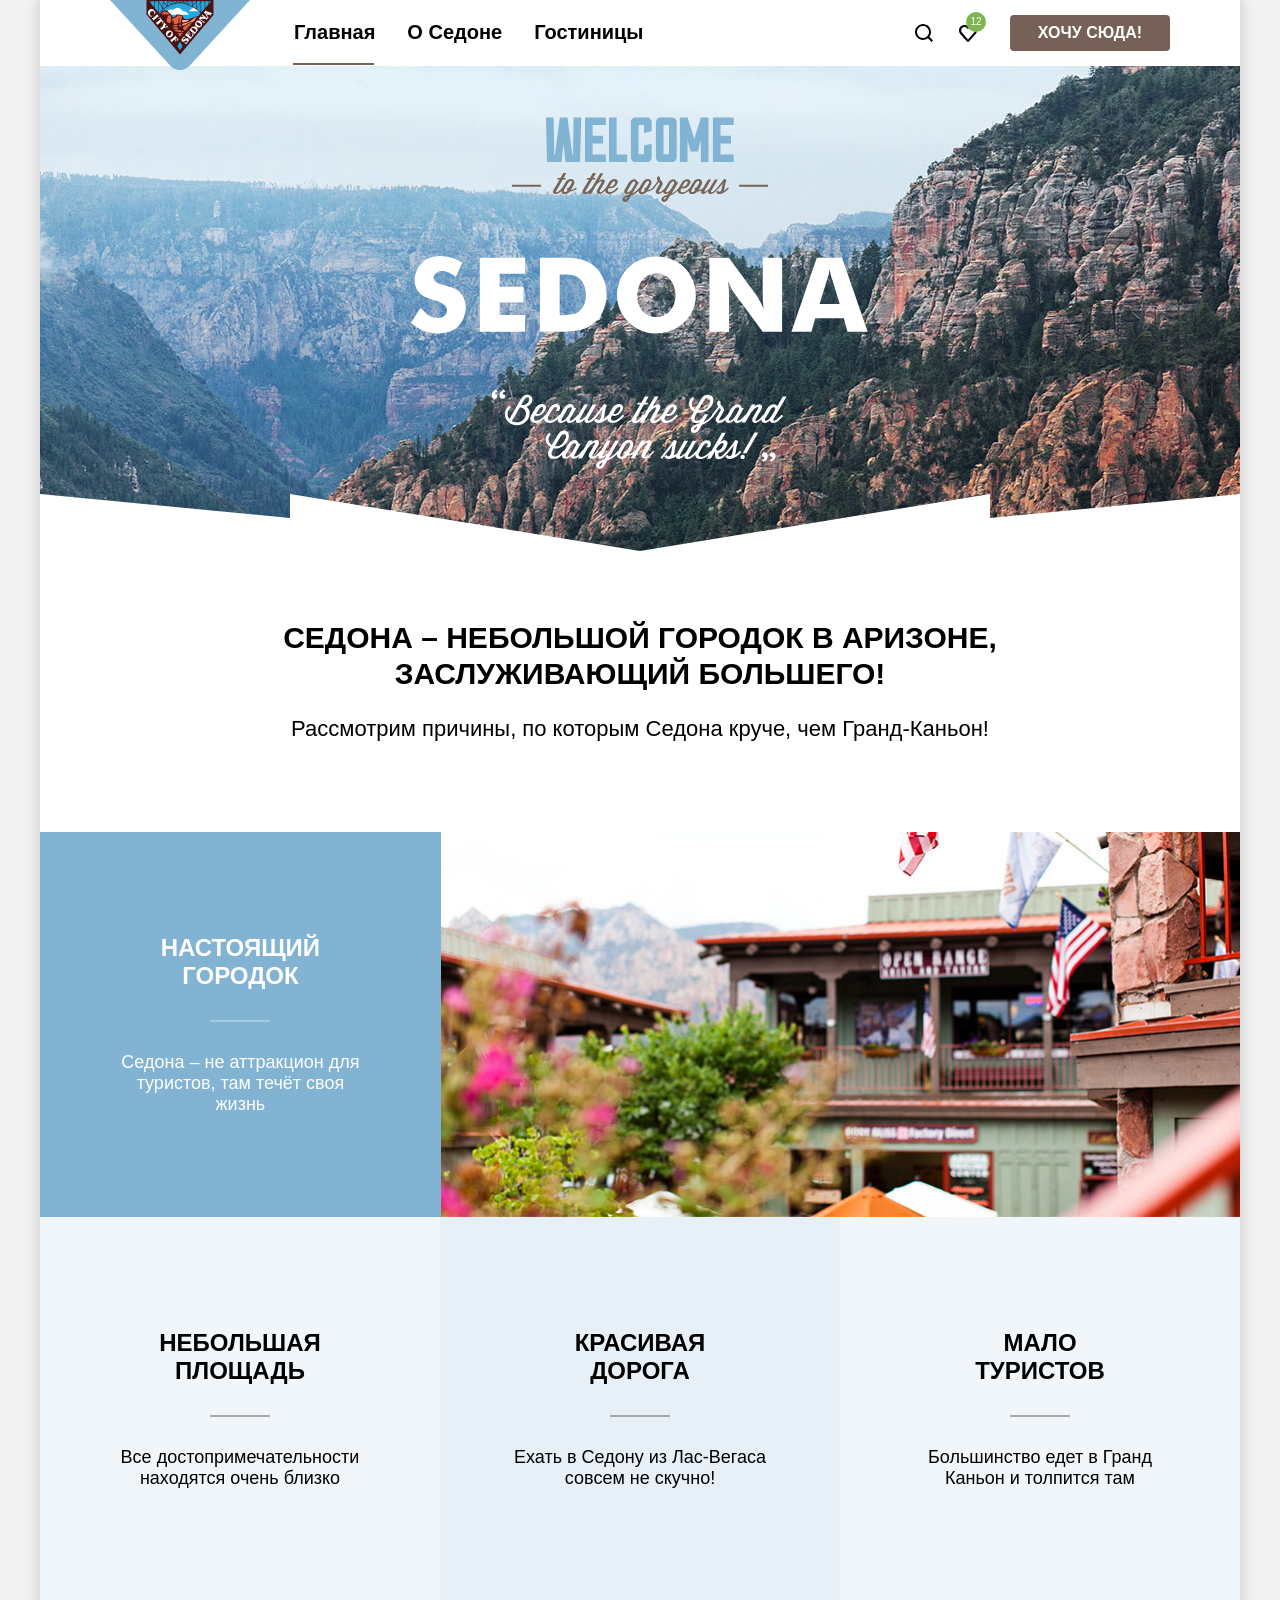
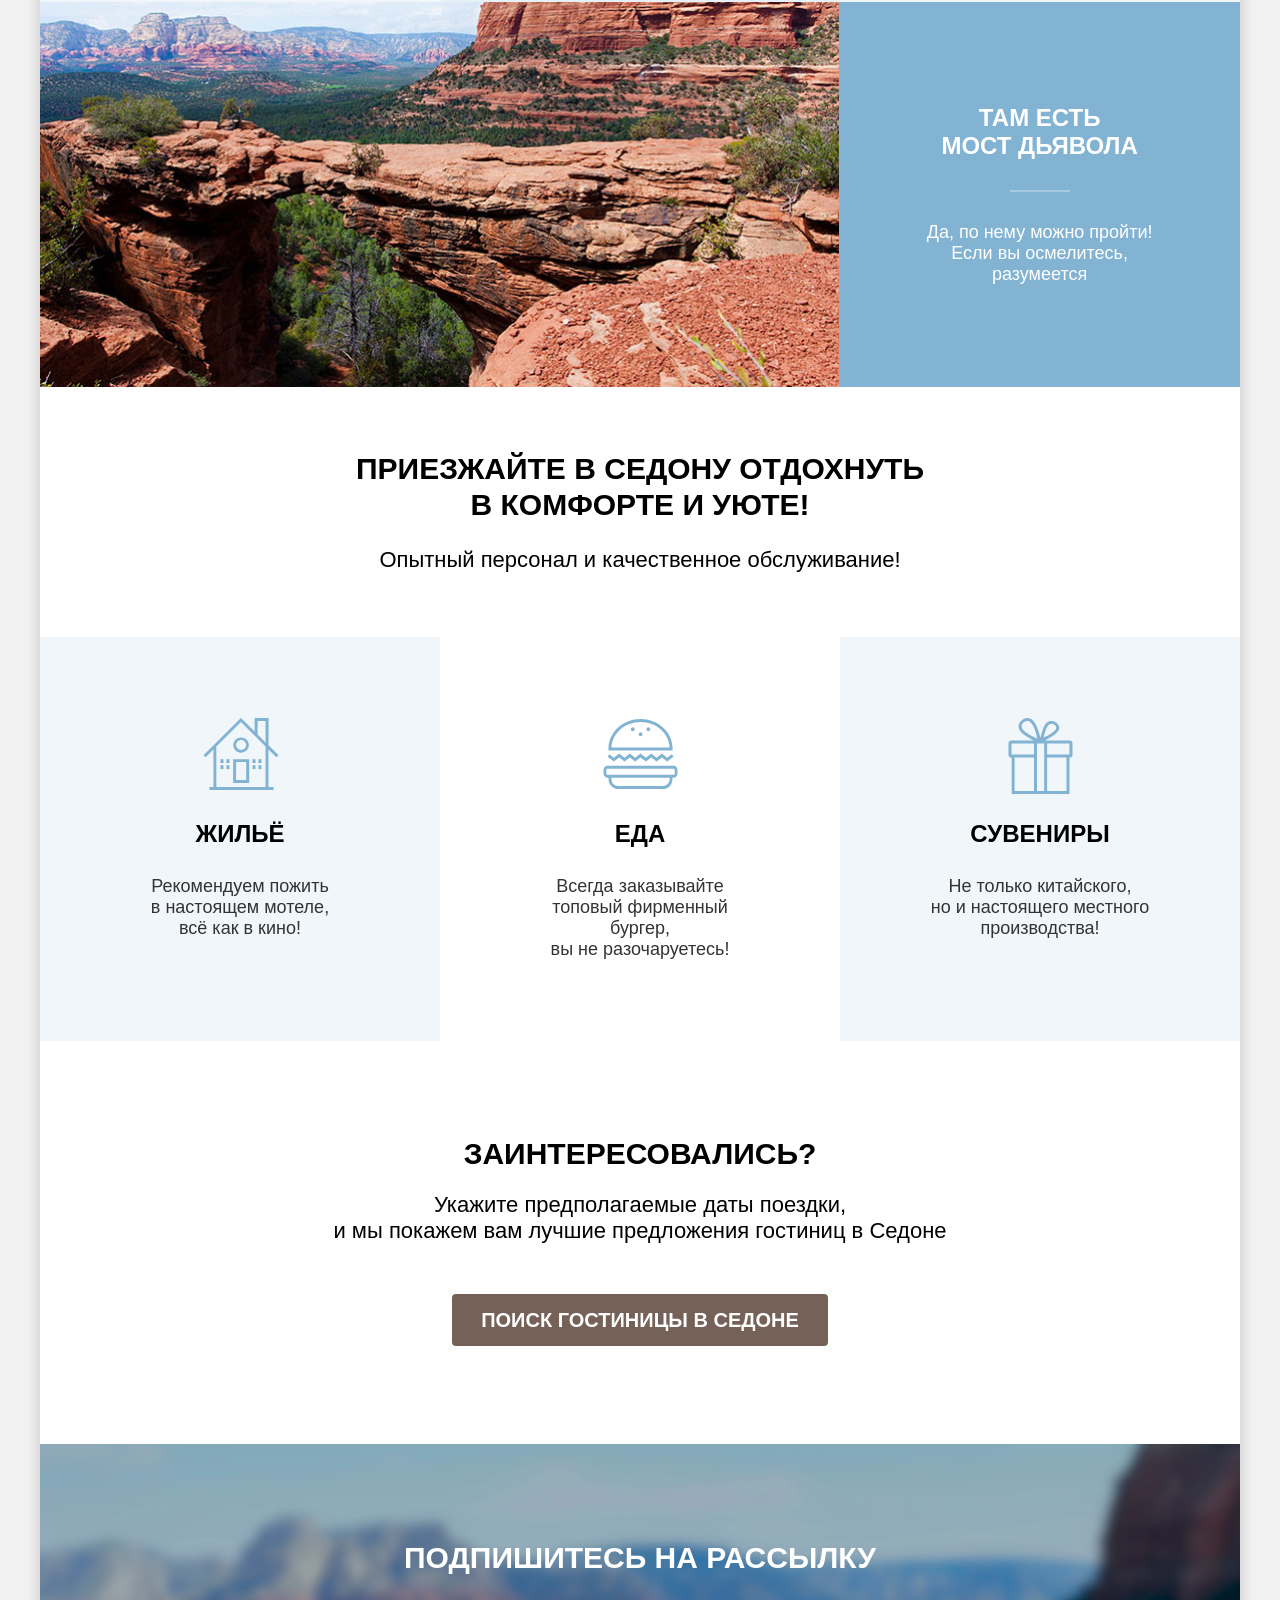
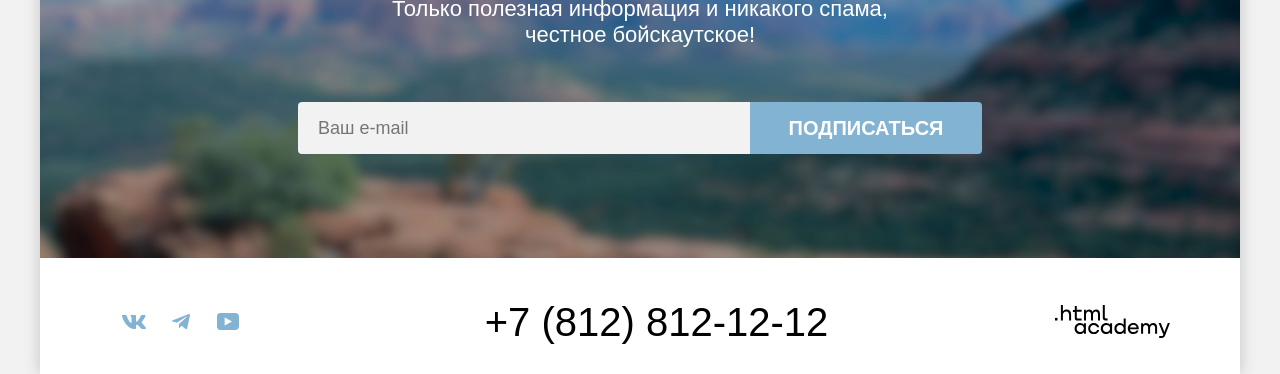
==== index.html @ 61e18243 "Merge pull request #1 from Anna-Irbis/master" ====
<!DOCTYPE html>
<html lang="ru">

  <head>
    <meta charset="utf-8">
    <title>HTML Academy: Седона</title>
    <link rel="icon" href="favicon.ico">
    <link rel="stylesheet" href="styles/styles.css">
  </head>

  <body class="page-container">
    <header class="page-header">
      <!--Блок с навигацией-->
      <nav class="navigation">
        <a class="navigation-logo" href="index.html">
          <img class="page-heder-logo" src="images/logo.svg" width="140" height="70" alt="Логотип Седоны">
        </a>
        <ul class="navigation-list">
          <li class="navigation-item">
            <a class="navigation-link navigation-link-current" href="index.html">Главная</a>
          </li>
          <li class="navigation-item">
            <a class="navigation-link" href="#">О Седоне</a>
          </li>
          <li class="navigation-item">
            <a class="navigation-link" href="catalog.html">Гостиницы</a>
          </li>
        </ul>
        <!--Блок пользователя - поиск, избранное, ссылка на бронь-->
        <ul class="navigation-user">
          <li class="navigation-user-item">
            <a class="navigation-user-link navigation-user-link-search" href="#">
              <svg width="18" height="18" viewBox="0 0 18 18" fill="none" xmlns="http://www.w3.org/2000/svg">
                <path
                  d="M18 16.5083L14.3 12.8287C15.3 11.5359 16 9.8453 16 7.9558C16 3.58011 12.4 0 8 0C3.6 0 0 3.67956 0 8.05525C0 12.4309 3.6 16.011 8 16.011C9.8 16.011 11.5 15.4144 12.9 14.3204L16.6 18L18 16.5083ZM8 14.0221C4.7 14.0221 2 11.337 2 8.05525C2 4.77348 4.7 2.0884 8 2.0884C11.3 2.0884 14 4.77348 14 8.05525C14 11.337 11.3 14.0221 8 14.0221Z"
                  fill="black" />
              </svg>

              <span class="visually-hidden">Поиск</span>
            </a>
          </li>
          <li class="navigation-user-item">
            <a class="navigation-user-link navigation-user-link-favorite" href="#">
              <svg width="18" height="17" viewBox="0 0 18 17" fill="none" xmlns="http://www.w3.org/2000/svg">
                <path
                  d="M8.9 17C8.6 17 8.3 16.9 8.1 16.6C2.7 10.5 1.4 9.1 1.1 8.7C0.4 7.8 0 6.6 0 5.4C0 2.4 2.4 0 5.5 0C6.8 0 8 0.5 9 1.3C10 0.5 11.3 0 12.5 0C15.5 0 18 2.4 18 5.4C18 6.7 17.5 7.9 16.7 8.8L9.7 16.7C9.5 16.9 9.3 17 8.9 17ZM2.9 7.5C3.2 7.9 6.4 11.5 9 14.4L15.2 7.4C15.7 6.9 15.9 6.2 15.9 5.4C15.9 3.6 14.4 2.1 12.6 2.1C11.6 2.1 10.6 2.6 9.9 3.4C9.6 3.7 9.3 3.8 9 3.8C8.7 3.8 8.4 3.6 8.2 3.4C7.5 2.6 6.5 2.1 5.5 2.1C3.7 2.1 2.2 3.6 2.2 5.4C2.1 6.3 2.5 7 2.9 7.5C2.8 7.5 2.8 7.5 2.9 7.5Z"
                  fill="black" />
              </svg>

              <span class="visually-hidden">Избранное</span>
              <span class="favorite-icon-heart">12</span>
            </a>
          </li>
          <li class="navigation-user-item">
            <a class="header-button" href="#">Хочу сюда!</a>
          </li>

        </ul>
      </nav>
    </header>

    <!-- Приветственный блок -->
    <main class="main-container main-index">

      <section class="hero">
        <h1 class="visually-hidden">Добро пожаловать в Седону, в городок в Аризоне</h1>
        <img class="hero-img" src="images/welcome.svg" width="458" height="352"
          alt="Welcome to the gorgeous Sedona because the Grand Canyon sucks!">
      </section>
      <section class="advantages">
        <!-- Преимущества и туристические плюшки-->
        <h2 class="tagline">Седона &ndash; небольшой городок в&nbsp;Аризоне, <br>заслуживающий большего!</h2>
        <p class="slogan">Рассмотрим причины, по которым Седона круче, чем Гранд-Каньон!</p>
        <ul class="advantages-list">
          <li class="advantages-item advantages-item-full">
            <div class="advantages-item-wrapper">
              <h3>Настоящий городок</h3>
              <p>Седона &ndash; не аттракцион для <br>туристов, там течёт своя <br>жизнь</p>
            </div>
            <img class="advantages-img" src="images/advantages-hotel.jpg" width="800" height="385"
              alt="Гостиничные дома с цветущими кустарниками на фоне гор">
          </li>
          <li class="advantages-item advantages-item-light-blue">
            <h3>Небольшая <br>площадь</h3>
            <p>Все достопримечательности <br>находятся очень близко</p>
          </li>
          <li class="advantages-item advantages-item-blue">
            <h3>Красивая <br>дорога</h3>
            <p>Ехать в Седону из Лас-Вегаса <br>совсем не скучно!</p>
          </li>
          <li class="advantages-item advantages-item-light-blue">
            <h3>Мало <br>туристов</h3>
            <p>Большинство едет в Гранд <br>Каньон и толпится там</p>
          </li>
          <li class="advantages-item advantages-item-full">
            <div class="advantages-item-wrapper">
              <h3>Там есть <br>мост дьявола</h3>
              <p>Да, по нему можно пройти! <br>Если вы осмелитесь, <br>разумеется</p>
            </div>
            <img class="advantages-img" src="images/advantages-bridge.jpg" width="800" height="385"
              alt="Каньон Оук-Крик на фоне долины и Мост дьявола">
          </li>
        </ul>
      </section>
      <!-- Приезжайте -->
      <section class="infrastructure">
        <h2 class="tagline">Приезжайте в Седону отдохнуть <br>в комфорте и уюте!</h2>
        <p class="invitation">Опытный персонал и качественное обслуживание!</p>
        <!-- Приглашение и инфраструктура -->
        <ul class="infrastructure-list">
          <li class="infrastructure-item infrastructure-item-hotel">
            <h3 class="infrastructure-title">Жильё</h3>
            <p class="infrastructure-desc infrastructure-desc-icon">Рекомендуем пожить в&nbsp;настоящем мотеле,<br>
              всё как в кино!
            </p>

          </li>
          <li class="infrastructure-item infrastructure-item-burger">
            <h3 class="infrastructure-title">Еда</h3>
            <p class="infrastructure-desc infrastructure-desc-icon">Всегда заказывайте <br>топовый фирменный бургер,<br>
              вы не разочаруетесь!</p>
          </li>
          <li class="infrastructure-item infrastructure-item-gift">
            <h3 class="infrastructure-title">Сувениры</h3>
            <p class="infrastructure-desc">Не только китайского, <br>но и настоящего местного <br>производства!</p>
          </li>
        </ul>
      </section>
      <!-- Поиск гостиниц и подписка -->
      <section class="search">
        <h2 class="search-title">Заинтересовались?</h2>
        <p class="search-desc">Укажите предполагаемые даты поездки, <br>и мы покажем вам лучшие предложения гостиниц в
          Седоне</p>
        <a class="search-button" href="#">Поиск гостиницы в Седоне</a>
      </section>
      <!--Рассылка-->
      <section class="subscribe">
        <h2 class="subscribe-title">Подпишитесь на рассылку</h2>
        <p class="subscribe-desc">Только полезная информация и никакого спама, <br>честное бойскаутское!</p>
        <form class="subscribe-form" action="https://echo.htmlacademy.ru/" method="get">
          <label class="subscribe-field-label" for="email">
            <span class="visually-hidden">Введите ваш e-mail</span>
            <input class="subscribe-field" id="email" type="email" placeholder="Ваш e-mail" name="email" required>
          </label>
          <button class="button-subscribe" type="submit">Подписаться</button>
        </form>
      </section>
    </main>
    <!-- Подвал -->
    <footer class="page-footer page-container">
      <section class="footer-social">
        <h2 class="visually-hidden">О Седоне - в социальных сетях</h2>
        <ul class="footer-social-list">
          <li class="footer-social-item">
            <a class="footer-social-link" href="#">
              <svg width="24" height="14" viewBox="0 0 24 14" fill="currentColor" xmlns="http://www.w3.org/2000/svg">
                <path fill-rule="evenodd" clip-rule="evenodd"
                  d="M23.45 0.948C23.616 0.402 23.45 0 22.655 0H20.03C19.362 0 19.054 0.347 18.887 0.73C18.887 0.73 17.552 3.926 15.661 6.002C15.049 6.604 14.771 6.795 14.437 6.795C14.27 6.795 14.019 6.604 14.019 6.057V0.948C14.019 0.292 13.835 0 13.279 0H9.151C8.734 0 8.483 0.304 8.483 0.593C8.483 1.214 9.429 1.358 9.526 3.106V6.904C9.526 7.737 9.373 7.888 9.039 7.888C8.149 7.888 5.984 4.677 4.699 1.003C4.45 0.288 4.198 0 3.527 0H0.9C0.15 0 0 0.347 0 0.73C0 1.412 0.89 4.8 4.145 9.281C6.315 12.341 9.37 14 12.153 14C13.822 14 14.028 13.632 14.028 12.997V10.684C14.028 9.947 14.186 9.8 14.715 9.8C15.105 9.8 15.772 9.992 17.33 11.467C19.11 13.216 19.403 14 20.405 14H23.03C23.78 14 24.156 13.632 23.94 12.904C23.702 12.18 22.852 11.129 21.725 9.882C21.113 9.172 20.195 8.407 19.916 8.024C19.527 7.533 19.638 7.314 19.916 6.877C19.916 6.877 23.116 2.451 23.449 0.948H23.45Z"
                  fill="#83B3D3" />
              </svg>
              <span class="visually-hidden">ВКонтакте</span>
            </a>
          </li>
          <li class="footer-social-item">
            <a class="footer-social-link" href="https://t.me/htmlacademy">
              <svg width="18" height="16" viewBox="0 0 18 16" fill="currentColor" xmlns="http://www.w3.org/2000/svg">
                <path
                  d="M16.785 0.0992597L0.840489 6.24776C-0.247661 6.68481 -0.241365 7.29184 0.640845 7.56253L4.73445 8.83953L14.2058 2.8637C14.6537 2.59121 15.0629 2.7378 14.7265 3.03636L7.05283 9.96185H7.05103L7.05283 9.96275L6.77045 14.1823C7.18413 14.1823 7.36669 13.9925 7.59871 13.7686L9.58705 11.8351L13.7229 14.89C14.4855 15.31 15.0332 15.0941 15.2229 14.1841L17.9379 1.38885C18.2158 0.274623 17.5126 -0.229883 16.785 0.0992597Z"
                  fill="#83B3D3" />
              </svg>
              <span class="visually-hidden">Telegram</span>
            </a>
          </li>
          <li class="footer-social-item">
            <a class="footer-social-link" href="#">
              <svg width="22" height="17" viewBox="0 0 22 17" fill="currentColor" xmlns="http://www.w3.org/2000/svg">
                <path
                  d="M18.607 0H3.17413C1.31343 0 0 1.59375 0 3.4V13.4937C0 15.4062 1.31343 17 3.17413 17H18.8259C20.4677 17 22 15.4062 22 13.6V3.4C21.7811 1.59375 20.4677 0 18.607 0ZM7.66169 12.5375V4.4625L14.995 8.5L7.66169 12.5375Z"
                  fill="#83B3D3" />
              </svg>
              <span class="visually-hidden">YouTube</span>
            </a>
          </li>
        </ul>
      </section>
      <section class="footer-contacts">
        <h2 class="visually-hidden">Контакты</h2>
        <a class="footer-phone" href="tel:+78128121212">+7 (812) 812-12-12</a>
      </section>
      <a class="copyright" href="https://htmlacademy.ru/intensive/htmlcss">
        <span class="visually-hidden">Сделано в HTML Academy</span>
        <svg width="115" height="33" viewBox="0 0 115 33" fill="currentColor" xmlns="http://www.w3.org/2000/svg">
          <path d="M0 12.9V15.5H2.5V12.9H0Z" fill="black" />
          <path
            d="M11.6 4.5C10 4.5 8.8 5.2 8 6.2H7.9V0H5.9V15.5H7.9V10.2C7.9 8.1 9.2 6.6 11.2 6.6C13 6.6 14.1 8 14.1 9.8V15.5H16.1V9.4C16.2 6.4 14.3 4.5 11.6 4.5Z"
            fill="black" />
          <path
            d="M26.6 4.8H21.8V1.1H19.8V4.9H17.9V6.9H19.8V12.9C19.8 14.6 20.8 15.6 22.5 15.6H26.6V13.6H22.9C22.2 13.6 21.8 13.2 21.8 12.5V6.8H26.6V4.8Z"
            fill="black" />
          <path
            d="M41.1 4.6C39.5 4.6 38.2 5.4 37.6 6.7H37.5C36.9 5.5 35.7 4.6 34.1 4.6C32.7 4.6 31.6 5.4 31 6.4H30.9V4.8H29V15.4H31V10C31 8 32 6.5 33.6 6.5C35.1 6.5 36 7.5 36 9.1V15.4H38V9.8C38 7.4 39.4 6.5 40.6 6.5C42.1 6.5 43 7.5 43 9.1V15.4H45V8.9C45.1 6.4 43.6 4.6 41.1 4.6Z"
            fill="black" />
          <path d="M47.8 12.7C47.8 14.4 48.8 15.4 50.6 15.4H52.6V13.4H50.9C50.2 13.4 49.8 13 49.8 12.3V0H47.8V12.7Z"
            fill="black" />
          <path
            d="M28.9 19.7C28 18.6 26.7 17.9 25 17.9C21.9 17.9 19.6 20.2 19.6 23.5C19.6 26.8 21.9 29.1 25 29.1C26.8 29.1 28 28.3 28.8 27.2H28.9V28.8H30.9V18.2H28.9V19.7ZM25.3 27.1C23.1 27.1 21.7 25.5 21.7 23.5C21.7 21.5 23.1 19.9 25.3 19.9C27.5 19.9 28.9 21.5 28.9 23.5C28.9 25.4 27.5 27.1 25.3 27.1Z"
            fill="black" />
          <path
            d="M44.2 22C43.7 19.6 41.6 17.9 38.8 17.9C35.4 17.9 33.2 20.4 33.2 23.5C33.2 26.6 35.4 29.1 38.8 29.1C41.6 29.1 43.7 27.3 44.2 24.9H42.1C41.7 26.2 40.4 27.2 38.8 27.2C36.6 27.2 35.2 25.6 35.2 23.6C35.2 21.6 36.6 20 38.8 20C40.4 20 41.6 21 42.1 22.2H44.2V22Z"
            fill="black" />
          <path
            d="M55.1 19.7C54.2 18.6 52.9 17.9 51.2 17.9C48.1 17.9 45.8 20.2 45.8 23.5C45.8 26.8 48.1 29.1 51.2 29.1C53 29.1 54.2 28.3 55 27.2H55.1V28.8H57.1V18.2H55.1V19.7ZM51.5 27.1C49.3 27.1 47.9 25.5 47.9 23.5C47.9 21.5 49.3 19.9 51.5 19.9C53.7 19.9 55.1 21.5 55.1 23.5C55.1 25.4 53.6 27.1 51.5 27.1Z"
            fill="black" />
          <path
            d="M68.7 19.8C67.8 18.7 66.5 17.9 64.8 17.9C61.7 17.9 59.4 20.2 59.4 23.5C59.4 26.8 61.6 29.1 64.8 29.1C66.5 29.1 67.8 28.3 68.6 27.3H68.7V28.8H70.7V13.4H68.7V19.8ZM65.1 27.1C62.9 27.1 61.5 25.5 61.5 23.5C61.5 21.5 62.9 19.9 65.1 19.9C67.3 19.9 68.7 21.5 68.7 23.5C68.6 25.5 67.2 27.1 65.1 27.1Z"
            fill="black" />
          <path
            d="M78.3 17.9C75 17.9 72.8 20.4 72.8 23.5C72.8 26.5 74.9 29.1 78.3 29.1C80.8 29.1 82.8 27.8 83.5 25.5H81.4C80.9 26.5 79.8 27.1 78.4 27.1C76.5 27.1 75.1 25.8 75 24.2H83.8C84 20.6 81.8 17.9 78.3 17.9ZM78.3 19.8C80 19.8 81.3 20.8 81.6 22.4H75.1C75.4 20.9 76.6 19.8 78.3 19.8Z"
            fill="black" />
          <path
            d="M98.2 17.9C96.6 17.9 95.3 18.7 94.6 19.9H94.5C93.9 18.7 92.7 17.9 91.1 17.9C89.7 17.9 88.6 18.6 88 19.7V18.2H86.1V28.8H88.1V23.4C88.1 21.4 89.1 20 90.7 19.9C92.2 19.9 93.1 20.9 93.1 22.5V28.8H95.1V23.2C95.1 20.8 96.5 19.9 97.7 19.9C99.2 19.9 100.1 20.9 100.1 22.5V28.8H102.1V22.3C102.2 19.7 100.7 17.9 98.2 17.9Z"
            fill="black" />
          <path
            d="M109.4 27L105.8 18.1H103.6L108.4 29.7C108.1 30.6 107.7 30.9 106.7 30.9H104.2V32.9H106.7C108.5 32.9 109.5 32.1 110.2 30.3L114.9 18.1H112.8L109.4 27Z"
            fill="black" />
        </svg>

      </a>
    </footer>

    <div class="modal-container modal-container-close">
      <div class="modal modal-search">
        <button class="modal-close-button" type="button">
          <span class="visually-hidden">Закрыть.</span>
        </button>
        <section class="modal-content">
          <h2 class="modal-title">Поиск гостиницы в седоне</h2>
          <form class="modal-form" action="https://echo.htmlacademy.ru/" method="post">
            <div class="field-group">
              <label class="modal-form-label" for="arrival-date"><b>Дата заезда:</b></label>
              <input class="modal-form-field" id="arrival-date" type="text" name="arrival-date" value="27 апреля 2020"
                placeholder="Укажите дату" required>
              <span class="modal-text modal-text-error">Мы не можем отправить вас в прошлое.</span>
            </div>
            <div class="field-group">
              <label class="modal-form-label" for="departure-date"><b>Дата выезда:</b></label>
              <input class="modal-form-field" id="departure-date" type="text" name="departure-date"
                value="1 сентября 2023" placeholder="Укажите дату" required>
              <span class="modal-text">На эти даты есть свободные номера. Пока есть.</span>
            </div>
            <div class="modal-form-quantity">
              <label class="modal-form-label" for="adults"><b>Взрослые:</b></label>
              <div class="modal-form-field-wrapper">
                <button class="modal-form-field-button modal-form-field-minus" type="button">
                  <svg class="modal-form-field-icon" aria-hidden="true" focusable="false" fill="currentColor" role="img"
                    aria-label="Знак минус." xmlns="http://www.w3.org/2000/svg" width="21" height="20"
                    viewBox="0 0 21 20">
                    <path d="M3.393 9v2h14V9h-14Z" />
                  </svg>
                </button>
                <input class="modal-form-field-count" id="adults" type="number" name="adults" min="1" value="2">
                <button class="modal-form-field-button modal-form-field-plus" type="button">
                  <svg class="modal-form-field-icon" aria-hidden="true" focusable="false" fill="currentColor" role="img"
                    aria-label="Знак плюс." xmlns="http://www.w3.org/2000/svg" width="20" height="20"
                    viewBox="0 0 20 20">
                    <path d="M17 9h-6V3H9v6H3v2h6v6h2v-6h6V9Z" />
                  </svg>
                </button>
              </div>
            </div>
            <div class="modal-form-quantity">
              <div class="modal-form-wrapper-kids">
                <label class="modal-form-label" for="kids"><b>Дети:</b></label>
                <span class="visually-hidden">Укажите количество детей от 6 до 18 лет.</span>
                <div class="tooltip-wrapper">
                  <button class="tooltip" type="button" aria-labelledby="tooltip-label-date">
                    <svg class="tooltip-icon" xmlns="http://www.w3.org/2000/svg" width="20" height="20"
                      fill="currentColor" role="img" aria-label="Знак подсказки." viewBox="0 0 20 20">
                      <path fill-rule="evenodd" d="M9 4h2v2H9V4Zm2 12H9V7h2v9Z" clip-rule="evenodd" />
                    </svg>
                  </button>
                  <p class="tooltip-text" role="tooltip" id="tooltip-label-date">Укажите количество детей, которые будут
                    с вами, возраст которых от 6 до 18 лет. Дети до 6 лет размещаются бесплатно.</p>
                </div>
              </div>
              <div class="modal-form-field-wrapper">
                <button class="modal-form-field-button modal-form-field-minus" type="button">
                  <svg class="modal-form-field-icon" aria-hidden="true" focusable="false" fill="currentColor"
                    xmlns="http://www.w3.org/2000/svg" role="img" aria-label="Знак минус." width="21" height="20"
                    viewBox="0 0 21 20">
                    <path d="M3.393 9v2h14V9h-14Z" />
                  </svg>
                </button>
                <input class="modal-form-field-count" id="kids" type="number" name="kids" min="0" value="2">
                <button class="modal-form-field-button modal-form-field-plus" type="button">
                  <svg class="modal-form-field-icon" aria-hidden="true" focusable="false" fill="currentColor"
                    xmlns="http://www.w3.org/2000/svg" role="img" aria-label="Знак плюс." width="20" height="20"
                    viewBox="0 0 20 20">
                    <path d="M17 9h-6V3H9v6H3v2h6v6h2v-6h6V9Z" />
                  </svg>
                </button>
              </div>
            </div>
            <button class="modal-form-search" type="submit">Найти</button>
          </form>
        </section>
      </div>
    </div>
    <script src="js/scripts.js"></script>
  </body>

</html>
---- styles/styles.css ----
@font-face {
  font-family: "PT Sans";
  font-style: normal;
  font-weight: 400;
  src: url("../fonts/ptsans-400.woff2") format("woff2");
  font-display: swap;
}

@font-face {
  font-family: "PT Sans";
  font-style: normal;
  font-weight: 700;
  src: url("../fonts/ptsans-700.woff2") format("woff2");
  font-display: swap;
}

*,
*::before,
*::after {
  box-sizing: border-box;
}

html {
  height: 100%;
  background-color: #f2f2f2;
}

body {
  margin: 0;
  display: flex;
  flex-direction: column;
  min-height: 100%;
  font-family: "PT Sans", sans-serif;
  font-size: 18px;
  line-height: 21px;
  color: #000000;
  background-color: #ffffff;
  width: 1200px;
}

.main-container {
  flex-grow: 1;
}

.page-container {
  width: 1200px;
  margin: 0 auto;
  box-shadow: 0 0 15px 0 rgba(0, 0, 0, .2);
}

/* Блок с навигацией */

.page-header {
  color: #000000;
  background-color: #ffffff;
  flex-grow: 1;
}

.navigation {
  display: flex;
  width: 1200px;
  margin: 0 auto;
  padding: 0 70px;
  align-items: flex-start;
  justify-content: space-between;
}

.navigation-logo {
  margin-bottom: -10px;
  position: relative;
}

.navigation-list {
  display: flex;
  flex-wrap: wrap;
  margin: 0;
  max-width: 600px;
  list-style-type: none;
  padding: 0;
  padding-left: 28px;
}

.navigation-link,
.navigation-link-current {
    color: #756157;
}

.navigation-link:hover,
.navigation-link-current:hover {
    color: #756157;
}

.navigation-link:focus,
.navigation-link-current:focus {
    color:  #000;
}

.navigation-link:active,
.navigation-link-current:active {
    color:  #d6d0cd;
}

.navigation-link-current:before {
  position: absolute;
  content: "";
  bottom: -1px;
  left: 15px;
  z-index: 1;
  width: calc(100% - 32px);
  border-bottom: 2px solid #756257;
}

.navigation-item {
  display: flex;
  position: relative;
  align-items: center;
  justify-content: center;
  flex-wrap: wrap;
}

.navigation-user-item {
  display: flex;
  align-items: center;
  flex-wrap: wrap;
  margin-left: auto;
  justify-content: center;
}

.navigation-user-link {
  text-decoration: none;
  text-transform: none;
  color: #000000;
  padding: 24px 13px 19px;
  display: block;
}

.navigation-user-link-search:hover {
  color: #756157;
  opacity: 0.6;
}

.navigation-user-link-search:focus {
  color: #000;
}

.navigation-user-link-search:active {
  color: #d6d0cd;
  opacity: 0.3;
}

.navigation-user-link-favorite:hover {
  color: #756157;
  opacity: 0.6;
}

.navigation-user-link-favorite:focus {
  color: #000;
}

.navigation-user-link-favorite:active {
  color: #d6d0cd;
  opacity: 0.3;
}

.favorite-icon-heart {
  position: absolute;
  height: 20px;
  display: block;
  border-radius: 10px 10px 10px 10px;
  color: #ffffff;
  background-color: #7db54f;
  line-height: 2;
  text-align: center;
  font-size: 10px;
  top: 11px;
  left: 20px;
  width: 20px;
}

.navigation-user-link-favorite {
  position: relative;
}

.visually-hidden {
  position: absolute;
  width: 1px;
  height: 1px;
  margin: -1px;
  border: 0;
  padding: 0;
  white-space: nowrap;
  clip-path: inset(100%);
  clip: rect(0 0 0 0);
  overflow: hidden;
}

/* Ссылки */

.navigation-link {
  text-decoration: none;
  text-transform: none;
  color: #000000;
  font-size: 20px;
  font-style: normal;
  font-family: "PT Sans", sans-serif;
  font-weight: 700;
  line-height: 24px;
  letter-spacing: 0;
  padding: 20px 16px;
}

.footer-social-link {
  text-decoration: none;
  display: inline-flex;
  width: 47px;
  height: 40px;
  text-align: center;
  color:#723f5e;
  background-color: transparent;
  justify-content: center;
  align-items: center;
}

.footer-social-link:hover {
  color: #83B3D3;
}

.footer-social-link:focus {
  color: #68a2ca;
}

.footer-social-link:active  {
  color: #82b3d3;
  opacity: 0.3
}

.header-button {
  color: #fff;
  background-color: #756157;
  font-size: 16px;
  font-style: normal;
  font-family: "PT Sans", sans-serif;
  font-weight: 700;
  line-height: 20px;
  text-transform: uppercase;
  width: 160px;
  margin-left: 20px;
  text-decoration: none;
  display: inline-flex;
  padding: 8px;
  justify-content: center;
  align-items: center;
  border-radius: 4px;
  user-select: none;
  transition: all 0.5s ease;
}

.header-button:hover {
  background-color: #615048;
}

.header-button:focus {
  background-color: #615048;
}

.header-button:active {
  color: #756157;
  opacity: 0.3
}

.header-button:disabled {
  background-color: #E5E5E5;
}

.navigation-user {
  display: flex;
  flex-wrap: wrap;
  padding: 0;
  margin: 0;
  margin-left: auto;
}

/* Приветственный блок */

.hero {
  color: #fff;
  background-color: #82b3d3;
  background-image: url("../images/divider.svg"), url("../images/substrate-hero.jpg");
  background-size: auto, cover;
  background-repeat: no-repeat, no-repeat;
  padding: 51px 0 82px 0;
  background-position: bottom, top;
}

.hero-img {
  display: block;
  margin: 0 auto;
}

/* Преимущества */

.tagline {
  color: #000000;
  font-size: 30px;
  font-style: normal;
  font-family: "PT Sans", sans-serif;
  font-weight: 700;
  line-height: 36px;
  text-align: center;
  text-transform: uppercase;
  padding: 0;
  margin: 0;
  margin-bottom: 24px;
  padding-left: 200px;
  padding-right: 200px;
}

/* Преимущества и туристические плюшки */

.advantages {
  color: #000000;
  background-color: #ffffff;
  text-align: center;
  font-family: "PT Sans", sans-serif;
  font-size: 24px;
  font-style: normal;
  font-weight: 700;
  line-height: 28px;
  text-transform: uppercase;
  padding-top: 69px;
}

.slogan,
.invitation {
  color: #000000;
  background-color: #ffffff;
  text-align: center;
  font-family: "PT Sans", sans-serif;
  font-size: 22px;
  font-style: normal;
  font-weight: 400;
  line-height: 26px;
  text-transform: none;
  margin: 0;
  padding: 0;
  padding-left: 200px;
  padding-right: 200px;
}

.advantages-list {
  display: flex;
  flex-wrap: wrap;
  margin: 0;
  padding: 0;
  list-style-type: none;
  margin-top: 90px;
  background-color: #82b3d3;
}

.advantages-item h3 {
  color: #fff;
  font-weight: 700;
  font-size: 24px;
  line-height: 28px;
  text-transform: uppercase;
  text-align: center;
  margin: 0;
  margin-bottom: 62px;
  position: relative;
}

.advantages-item h3::before {
  content: "";
  position: absolute;
  width: 60px;
  height: 2px;
  background-color: rgba(255,255,255,0.3);
  bottom: -32px;
  left: 50%;
  transform: translateX(-50%);
}

.advantages-item p {
  margin: 0;
  color: #fff;
  font-family: "PT Sans", sans-serif;
  font-weight: 400;
  font-size: 18px;
  line-height: 21px;
  text-align: center;
  text-transform: none;
}

.advantages-item-light-blue h3,
.advantages-item-blue h3 {
  color: #000;
  font-weight: 700;
  font-size: 24px;
  line-height: 28px;
  text-transform: uppercase;
  text-align: center;
  margin: 0;
  margin-bottom: 62px;
  position: relative;
}

.advantages-item-light-blue h3::before,
.advantages-item-blue h3::before {
  content: "";
  position: absolute;
  width: 60px;
  height: 2px;
  background-color: rgba(0,0,0,0.3);
  bottom: -32px;
  left: 50%;
  transform: translateX(-50%);
}

.advantages-item-light-blue p,
.advantages-item-blue p {
  margin: 0;
  color: #000;
  font-family: "PT Sans", sans-serif;
  font-weight: 400;
  font-size: 18px;
  line-height: 21px;
  text-align: center;
  text-transform: none;
}

.advantages-item-wrapper {
  flex-grow: 1;
  width: 33.3%;
  padding: 102px 77px;
}


.advantages-img {
  max-width: 66.6%;
  object-fit: cover;
  height: 100%;
}


.advantages-item {
  flex-grow: 1;
  margin: 0;
  display: flex;
  flex-direction: column;
}

.advantages-item-full {
  width: 100%;
  max-width: 100%;
  flex-direction: row;
}

.advantages-item-full:last-of-type .advantages-img {
  order: -1;
}

.advantages-item-light-blue {
  background-color: #f0f6fa;
  padding: 112px 65px;
  width: 33.3%;
  min-height: 385px;
}

.advantages-item-blue {
  background-color: #e6f0f6;
  width: 33.3%;
  padding: 112px 65px;
  min-height: 385px;
}

/* Приезжайте */

/* Приглашение и инфраструктура */

.infrastructure {
  color: #000000;
  background-color: #ffffff;
  text-align: center;
  font-family: "PT Sans", sans-serif;
  font-size: 24px;
  font-style: normal;
  line-height: 28px;
  text-transform: uppercase;
  padding-top: 64px;
}

.infrastructure-list {
  color: #000000;
  text-align: center;
  font-family: "PT Sans", sans-serif;
  line-height: 28px;
  margin-top: 64px;
  padding: 0;
  list-style-type: none;
  display: flex;
  flex-wrap: wrap;
  max-width: 100%;
}

.infrastructure-item {
  width: 33.3%;
  min-height: 385px;
  background-color: #ffffff;
  background-position-x: center;
  background-position-y: 81px;
  background-repeat: no-repeat;
  text-align: center;
  padding: 183px 85px 81px;
  flex-grow: 1;
}

.infrastructure-title {
  margin: 0;
  margin-bottom: 27px;
  text-transform: uppercase;
  font-size: 24px;
  line-height: 1.2;
}

.infrastructure-item-hotel {
  background-color: #f0f6fa;
  background-image: url("../images/icons/icon-hotel.svg");
}

.infrastructure-item-burger {
  background-color: #ffffff;
  background-image: url("../images/icons/icon-burger.svg");
}

.infrastructure-item-gift {
  background-color: #f0f6fa;
  background-image: url("../images/icons/icon-gift.svg");
}

.infrastructure-desc {
  color: #333;
  font-size: 18px;
  font-style: normal;
  line-height: 21px;
  text-transform: none;
  margin: 0;
}

/* Поиск гостиниц и подписка */

.search {
  margin: 0;
  display: flex;
  flex-direction: column;
  min-height: 380px;
  width: 1200px;
  padding-bottom: 96px;
  padding-top: 71px;
  padding-left: 200px;
  padding-right: 200px;
}

.search-title {
  color: #000000;
  background-color: #ffffff;
  text-align: center;
  font-family: "PT Sans", sans-serif;
  font-size: 30px;
  font-style: normal;
  font-weight: 700;
  line-height: 36px;
  text-transform: uppercase;
  padding: 0;
  margin: 0;
}

.search-desc {
  color: #000000;
  font-size: 22px;
  font-style: normal;
  font-family: "PT Sans", sans-serif;
  text-align: center;
  font-weight: 400;
  line-height: 26px;
  text-transform: none;
  margin: 0;
  padding-top: 20px;
}

.search-button {
  color: #fff;
  background-color: #756157;
  font-size: 20px;
  font-style: normal;
  font-family: "PT Sans", sans-serif;
  font-weight: 700;
  line-height: 36px;
  letter-spacing: 0;
  text-transform: uppercase;
  align-items: center;
  width: 376px;
  margin: 50px auto 0;
  text-decoration: none;
  padding-top: 258px;
  display: inline-flex;
  padding: 8px;
  justify-content: center;
  border-radius: 4px 4px 4px 4px;
  user-select: none;
}

.search-button:hover {
  background-color: #615048;
}

.search-button:focus {
  background-color: #615048;
}

.search-button:active {
  color: rgba(255, 255, 255, 0.3);
}

.search-button:disabled {
  background-color: #E5E5E5;
}

/* Рассылка */

.subscribe {
  color: #ffffff;
  background-color: #82b3d3;
  background-image: url("../images/substrate-subscribe.png");
  background-repeat: no-repeat;
  text-align: center;
  background-size: cover;
  display: flex;
  flex-direction: column;
  margin: 0;
  padding-top: 96px;
  padding-bottom: 104px;
  padding-left: 258px;
  padding-right: 258px;
  margin-top: -1px;
}

.subscribe-title {
  color: #fff;
  font-size: 30px;
  font-style: normal;
  font-family: "PT Sans", sans-serif;
  font-weight: 700;
  line-height: 36px;
  text-transform: uppercase;
  margin: 0;
}

.subscribe-desc {
  color: #fff;
  font-size: 22px;
  font-style: normal;
  font-family: "PT Sans", sans-serif;
  font-weight: 400;
  line-height: 26px;
  text-transform: none;
  margin: 0;
  padding-top: 20px;
}

.subscribe-form {
  display: flex;
  justify-content: center;
  padding-top: 54px;
}

.subscribe-field-label {
  width: 100%;
  max-width: 452px;
}

.subscribe-field {
  padding: 14px 20px;
  width: 100%;
  color: #000;
  font-size: 18px;
  font-style: normal;
  font-family: "PT Sans", sans-serif;
  font-weight: 400;
  line-height: 24px;
  letter-spacing: 0;
  text-transform: none;
  border-radius: 4px 0 0 4px;
  border: navajowhite;
  background: #f2f2f2;
}

.button-subscribe {
  color: #fff;
  background-color: #82B3D3;
  font-size: 20px;
  font-style: normal;
  font-family: "PT Sans", sans-serif;
  font-weight: 700;
  line-height: 36px;
  text-transform: uppercase;
  margin: 0;
  max-width: 232px;
  border-radius: 0 4px 4px 0;
  flex-grow: 1;
  border: navajowhite;
  user-select: none;
}

.button-subscribe:hover {
  background-color: #68a2ca;
}

.button-subscribe:focus {
  background-color: #68a2ca;
}

.button-subscribe:active {
  background-color: #82b3d3;
  opacity: 0.3
}

.button-subscribe:disabled {
  background-color: #e5e5e5;
}

/*Рассылка каталога */

/* Подвал */

.page-footer {
  display: flex;
  align-items: center;
  margin: 0 auto;
  width: 1200px;
  padding: 0 70px;
  padding-top: 44px;
  padding-bottom: 32px;
  box-shadow: none;
}

.footer-social {
  width: 170px;
}

.footer-social-list {
  color: #000000;
  margin: 0;
  padding: 0;
  list-style: none;
  display: flex;
  flex-wrap: wrap;
}

.footer-social-item {
  color: #000000;
  text-align: center;
  font-family: "PT Sans", sans-serif;
  font-size: 24px;
  font-style: normal;
  font-weight: 700;
  line-height: 28px;
  text-transform: uppercase;
  display: flex;
  flex-wrap: wrap;
  align-items: center;
}

.footer-phone {
  color: #000;
  font-size: 40px;
  font-style: normal;
  font-family: "PT Sans", sans-serif;
  font-weight: 400;
  line-height: 40px;
  text-transform: uppercase;
  text-decoration: none;
  text-align: center;
  margin: 0;
  padding-right: 22px;
}

.footer-phone:hover {
  color: #756157;
}

.footer-phone:focus {
  color: #000;
}

.footer-phone:active {
  color: #d6d0cd;
}

.copyright {
  text-decoration: none;
  display: inline-flex;
  color:#723f5e;
  background-color: transparent;
}

.copyright:hover {
  color: #756157;
  opacity: 0.6;
}

.copyright:focus {
  color: #000;
}

.copyright:active {
  color: #d6d0cd;
  opacity: 0.3;
}

.footer-contacts {
  display: flex;
  justify-content: center;
  font-style: normal;
  flex-grow: 1;
}

/* Страница каталога */

/* Гостиницы Седоны: фильтр */

.catalog-header {
  color: #FFFFFF;
  background-color: #82B3D3;
  background-image: url("../images/substrate-filter.png");
  background-size: cover;
  background-repeat: no-repeat;
  padding: 35px 70px 70px 70px;
  margin-bottom: 44px;
}

.catalog-header-title {
  padding: 0;
  margin: 0;
  padding-left: 0;
  font-size: 60px;
  line-height: 1.2;
}

.breadcrumbs {
  display: flex;
  margin: 0;
  padding: 0;
  padding-left: 0;
  padding-top: 16px;
  position: relative;
  box-sizing: border-box;
  gap: 10px;
  padding-bottom: 40px;
}

.breadcrumbs-item {
  color: #fff;
  font-size: 16px;
  font-style: normal;
  font-family: "PT Sans", sans-serif;
  font-weight: 400;
  line-height: 21px;
  text-transform: none;
  display: flex;
  align-items: center;
  flex-wrap: wrap;
  position: relative;
  text-decoration: none;
}

.breadcrumbs-item:not(:last-of-type) {
  background-image: url("../images/icons/icon-arrow.svg");
  background-repeat: no-repeat;
  background-position-y: center;
  background-position-x: right;
  padding-right: 20px;
}

.breadcrumbs-link {
  text-decoration: none;
  color: #fff;
}

/* Инфраструктура, чекбоксы, множественный выбор + Тип жилья, радиокнопки, единственный выбор*/

.filters {
  margin: 0;
  padding: 0;
  padding-left: 0;
}

.hotel-catalog-filter {
  display: grid;
  grid-template-columns: 160px 0.9fr 150px 2fr 288px 1fr 191px;
  min-height: 160px;
}

.catalog-filter-group {
  margin: 0;
  padding: 0;
  border: 0 none;
}

.catalog-filter-infrastructure {
  grid-column-start: 1;
}

.control {
  position: relative;
  display: block;
  padding-left: 36px;
  font-weight: 400;
  font-size: 18px;
  line-height: 23px;
}

.control-mark{
  position: absolute;
  top: 2px;
  left: 0;
  width: 20px;
  height: 20px;
  background: #FFFFFF;
}

.control-input[type="checkbox"]:checked + .control-mark::before {
  position: absolute;
  content: "";
  top: 0;
  left: 0;
  width: 20px;
  height: 20px;
  background-image: url("../images/tick.svg");
  background-repeat: no-repeat;
  background-position: center;
}

.control-input[type="checkbox"] + .control-mark {
  border-radius: 4px;
}

.control-input[type="radio"] + .control-mark {
  border-radius: 50%;
}

.control:hover {
  opacity: 0.6;
}

.control:active {
  opacity: 0.3;
}

.control-input {
  margin: 0 16px 0 0;
}

.control-input:disabled + .control-mark,
.control-input:disabled ~ .control-label
{
  opacity: 0.1;
}

.control-input:focus-visible + .control-mark {
  outline: 3px solid #83B3D3;
}


.catalog-filter-accommodation {
  grid-column-start: 3;
}


.control-input[type="radio"]:checked + .control-mark::before {
  position: absolute;
  content: "";
  top: 5px;
  left: 5px;
  width: 10px;
  height: 10px;
  background-color: #3F5E72;
  border-radius: 50%;
}

.catalog-filter-price {
  grid-column-start: 5;
}

.filter-button-form {
  grid-column-start: 7;
}

.filter-button-form {
  display: flex;
  flex-direction: column;
  width: 100%;
  max-width: 191px;
  padding-top: 55px;
  justify-content: flex-end;
}

.form-container-left {
  display: flex;
}

.catalog-filter-title {
  margin-bottom: 32px;
  padding: 0;
  font-size: 20px;
  line-height: 24px;
  text-transform: capitalize;
}

.catalog-filter-list {
  margin: 0;
  padding: 0;
  list-style-type: none;
}

.control-mark {
  position: absolute;
  top: 2px;
  left: 0;
  width: 20px;
  height: 20px;
  background: #FFFFFF;
}

.catalog-filter-item:not(:last-child) {
  margin-bottom: 16px;
}

.control-label {
  color: #fff;
  font-size: 18px;
  font-style: normal;
  font-family: "PT Sans", sans-serif;
  font-weight: 400;
  line-height: 23px;
  letter-spacing: 0;
  text-transform: none;
}

/* Фильтр стоимости: поля для ввода нижней и верхней границы, бегунок */

.catalog-filter-title {
  color: #fff;
  font-size: 20px;
  font-style: normal;
  font-family: "PT Sans", sans-serif;
  font-weight: 700;
  line-height: 24px;
  text-transform: none;
}

.price-range {
  display: flex;
  margin: 0;
  padding: 0;
  max-width: 288px;
}

.range-slider-value {
  position: relative;
  content: "";
  height: 4px;
  background-color: rgba(255, 255, 255, 0.3);
  margin-top: 40px;
}

.price-range-list {
  color: #000;
  font-size: 18px;
  font-style: normal;
  font-family: "PT Sans", sans-serif;
  font-weight: 400;
  line-height: 24px;
  text-transform: none;
  max-width: 288px;
  list-style: none;
  padding: 0;
  display: flex;
  flex-wrap: wrap;
  margin: 0;
  gap: 2px;
}

.price-range-input {
  display: flex;
  max-width: 143px;
  min-height: 50px;
  position: relative;
}

.filter-price-range {
  color: #000000;
  position: absolute;
  right: 18px;
  top: 14px;
  padding: 0;
  opacity: 0.3;
}

.range-input {
  width: 143px;
  font-weight: 700;
  font-size: 18px;
  line-height: 24px;
  font-family: inherit;
  color: #000000;
  background-color: #F2F2F2;
  border: none;
  appearance: textfield;
  margin: 0;
}

.range-input ::-webkit-outer-spin-button,
.range-input::-webkit-inner-spin-button {
  appearance: none;
  margin: 0;
}

.range-input-min {
  border-radius: 4px 0 0 4px;
  padding: 10px 20px;
  margin: 0;
}

.range-input-max {
  border-radius: 0 4px 4px 0;
  padding: 10px 20px;
  margin: 0;
}

.range-input-min:focus-visible {
  outline: 3px solid #83B3D3;
}

.range-input-min:active {
  outline: 2px solid #000000;
}

.range-input-max:focus-visible {
  outline: 3px solid #83B3D3;
}

.range-input-max:active {
  outline: 2px solid #000000;
}

.range-slider:hover {
  box-shadow: 0 4px 10px rgba(0, 0, 0, 0.25);
}

.range-slider:focus-visible {
  box-shadow: 0 4px 10px rgba(0, 0, 0, 0.25);
  outline: 3px solid #83B3D3;
}

.range-slider:active {
  box-shadow: 0 7px 15px rgba(0, 0, 0, 0.4);
  outline: 2px solid #83B3D3;
}

.catalog-filter-submit {
  color: #fff;
  background-color: #82B3D3;
  font-size: 16px;
  font-style: normal;
  font-family: "PT Sans", sans-serif;
  font-weight: 700;
  line-height: 20px;
  text-transform: uppercase;
  margin: 0;
  max-width: 191px;
  width: 100%;
  border-radius: 4px;
  border: navajowhite;
  margin-bottom: 28px;
  padding: 8px 8px;
  display: inline-block;
}

.catalog-filter-submit:hover {
  background-color: #68a2ca;
}

.catalog-filter-submit:focus {
  background-color: #68a2ca;
}

.catalog-filter-submit:active {
  background-color: #82b3d3;
  opacity: 0.3
}

.catalog-filter-submit:disabled {
  background-color: #e5e5e5;
}

.catalog-filter-reset {
  color: #fff;
  background-color: transparent;
  font-size: 16px;
  font-style: normal;
  font-family: "PT Sans", sans-serif;
  font-weight: 700;
  line-height: 20px;
  text-transform: uppercase;
  width: 100%;
  border-radius: 4px;
  border: 3px solid transparent;
  padding: 8px 8px;
  display: inline-block;
  transition: border-color 0.3s ease;
}

.catalog-filter-reset:hover {
  background-color: transparent;
  opacity: 0.6;
}

.catalog-filter-reset:focus {
  background-color: transparent;
  outline: 3px solid #83B3D3;
}

.catalog-filter-reset:active {
  color: #756157;
  opacity: 0.3;
}

.catalog-filter-reset:disabled {
  opacity: 0.1;
}

.range-slider-point {
  position: absolute;
  height: 4px;
  width: 227px;
  left: 0;
  background-color: #FFFFFF;
}

.value-max {
  bottom: -8px;
  width: 21px;
  height: 22px;
  color: #fff;
  border: #FFFFFF;
  content: "";
  position: absolute;
  border-radius: 5px;
  cursor: pointer;
  transform: translateX(207px);
  cursor: pointer;
  left: 0;
}

.value-min {
  bottom: 36px;
  width: 21px;
  height: 22px;
  color: #fff;
  border: #FFFFFF;
  content: "";
  position: absolute;
  border-radius: 5px;
  margin-left: 0;
  left: 0;
  cursor: pointer;
  bottom: -9px;
}

/* Результаты поиска */

.catalog-search-title {
  padding: 0;
  margin: 0;
  min-width: 538px;
  font-size: 30px;
  line-height: 36px;
  text-transform: uppercase;
  padding-right: 40px;
}

.catalog {
  color: #000;
  font-size: 30px;
  font-style: normal;
  font-family: "PT Sans", sans-serif;
  font-weight: 700;
  line-height: 36px;
  text-transform: uppercase
}

.catalog-result {
  display: flex;
  width: 1200px;
  padding-top: 50px;
  margin-bottom: 40px;
  padding: 0 70px;
  align-items: center;
}

.select-wrapper {
  position: relative;
  display: flex;
  align-items: center;
  margin-right: auto;
}

.select-control {
  font-weight: 400;
  color: #333333;
  font-size: 18px;
  font-style: normal;
  font-family: "PT Sans", sans-serif;
  line-height: 21px;
  text-transform: none;
  appearance: none;
  margin: 0;
  padding: 0;
  background-repeat: no-repeat;
  background-position: right 16px center;
  background-image: url("../images/icons/icon-dropdown.svg");
  min-width: 300px;
  border: 2px solid #E5E5E5;
  background-color: transparent;
  border-radius: 4px;
  min-height: 50px;
  padding-left: 20px;
  min-width: 290px;
}

.select-control:hover,
.select-control:focus
 {
  border: 2px solid #68a2ca;
  outline: none;
}

.select-control:disabled {
  color: rgba(0, 0, 0, 0.3);
  border: 2px solid rgba(0, 0, 0, 0.3);
}

.select-control-text {
  color: #333;
  font-size: 18px;
  font-style: normal;
  font-family: "PT Sans", sans-serif;
  font-weight: 400;
  line-height: 21px;
  text-transform: none;
  margin: 0;
}

.buttons-view {
  display: flex;
  min-width: 160px;
  flex-wrap: wrap;
  margin: 0;
  padding: 0;
  list-style-type: none;
  gap: 8px;
}

.buttons-view-tile {
  background-image: url("../images/icons/icon-tile.svg");
}

.buttons-view-card {
  background-image: url("../images/icons/icon-card.svg");
}

.buttons-view-list {
  background-image: url("../images/icons/icon-list.svg");
}

.buttons-view-tile,
.buttons-view-card,
.buttons-view-list {
  display: inline-block;
  width: 48px;
  height: 48px;
  border-radius: 4px;
  background-repeat: no-repeat;
  background-position: center center;
  background-color: transparent;
}

.buttons-view-tile-current {
  border: 2px solid #000;
}

.buttons-view-tile:hover,
.buttons-view-card:hover,
.buttons-view-list:hover {
  border: 2px solid #000;
}

.buttons-view-tile:active,
.buttons-view-card:active,
.buttons-view-list:active {
  border: 2px solid #000;
}

.buttons-view-tile:focus,
.buttons-view-card:focus,
.buttons-view-list:focus {
  border: 2px solid #68a2ca;
}

/* Каталог гостиниц: карточки */

.product-list {
  display: grid;
  grid-template-columns: repeat(3, 340px);
  gap: 20px;
  margin: 0 auto 40px auto;
  padding: 0 0 40px 0;
  width: 1060px;
  border-bottom: 1px solid #E6E6E6;
  list-style-type: none;
}

.product-card-link {
  color: #000;
  font-size: 24px;
  font-style: normal;
  font-family: "PT Sans", sans-serif;
  font-weight: 700;
  line-height: 28px;
  text-transform: none;
  text-decoration: none;
  grid-column: 1 / -1;
}

.product-card-title {
  font-size: 24px;
  line-height: 28px;
  margin: 3px;
  margin-top: 11px;
}

.product-cards {
  display: grid;
  column-gap: 20px;
  row-gap: 20px;
  grid-template-columns: repeat(2, 1fr);
  grid-template-rows: auto 36px 36px;
  padding: 16px;
  border: 1px solid #e6e6e6;
}

.product-cards-wrapper {
  display: flex;
  justify-content: space-between;
  align-items: center;
  margin-top: 15px;
  margin-left: 3px;
}

.product-card-type {
  color: #333;
  font-size: 18px;
  font-style: normal;
  font-family: "PT Sans", sans-serif;
  font-weight: 400;
  line-height: 21px;
  text-transform: none;
  margin: 0;
  width: 140px;
}

.product-card-cost {
  color: #333;
  font-size: 18px;
  font-style: normal;
  font-family: "PT Sans", sans-serif;
  font-weight: 400;
  line-height: 21px;
  text-transform: none;
  text-align: right;
  margin: 0;
  padding-right: 3px;
}

.product-card-button-about {
  color: #fff;
  background-color: #756157;
  font-size: 16px;
  font-style: normal;
  font-family: "PT Sans", sans-serif;
  font-weight: 700;
  line-height: 20px;
  letter-spacing: 0;
  text-transform: uppercase;
  display: inline-block;
  padding: 7px;
  text-align: center;
  border-radius: 4px;
  text-decoration: none;
  margin-top: -4px;
  margin-left: 1px;
  margin-right: 1px;
  margin-bottom: 6px;
}

.product-card-button-about:hover {
  background-color: #615048;
}

.product-card-button-about:focus {
  background-color: #615048;
}

.product-card-button-about:active {
  color: rgba(255, 255, 255, 0.3);
}

.product-card-button-about:disabled {
  background-color: #E5E5E5;
}

.add-button-favorite {
  color: #fff;
  background-color: #82B3D3;
  font-size: 16px;
  font-style: normal;
  font-family: "PT Sans", sans-serif;
  font-weight: 700;
  line-height: 20px;
  letter-spacing: 0;
  text-transform: uppercase;
  display: inline-block;
  padding: 7px;
  text-align: center;
  align-items: center;
  border-radius: 4px;
  text-decoration: none;
  margin-top: -4px;
  margin-left: 1px;
  margin-right: 1px;
  margin-bottom: 6px;
}


.add-button-favorite:hover {
  background-color: #68a2ca;
}

.add-button-favorite:focus {
  background-color: #68a2ca;
}

.add-button-favorite:active {
  background-color: #82b3d3;
  opacity: 0.3
}

.add-button-favoritee:disabled {
  background-color: #e5e5e5;
}

.added-button-favorite {
  color: #fff;
  background-color: #7db54f;
  font-size: 16px;
  font-style: normal;
  font-family: "PT Sans", sans-serif;
  font-weight: 700;
  line-height: 20px;
  letter-spacing: 0;
  text-transform: uppercase;
  display: inline-block;
  padding: 8px;
  text-align: center;
  align-items: center;
  border-radius: 4px;
  text-decoration: none;
  margin-top: -4px;
  margin-left: 1px;
  margin-right: 1px;
  margin-bottom: 6px;
}

.added-button-favorite:hover {
  background-color:  #6c9e42;
}

.added-button-favorite:focus {
  background-color: #6c9e42;
}

.added-button-favorite:active {
  background-color: #7db54f;
  opacity: 0.3
}

.added-button-favoritee:disabled {
  background-color: #e5e5e5;
}



.icon-star {
  width: 100%;
  overflow: hidden;
}


.product-card-reiting {
  color: #333;
  background-color: #F2F2F2;
  font-size: 16px;
  font-style: normal;
  font-family: "PT Sans", sans-serif;
  font-weight: 400;
  line-height: 20px;
  text-transform: uppercase;
  width: 140px;
  border-radius: 4px 4px 4px 4px;
  margin: 0;
  padding: 0 3px;
  text-align: center;
  margin-bottom: 10px;
  margin-top: 0;
}

.product-stars {
  margin: 0;
  text-align: center;
}

.product-stars-four {
  background-image: url(../images/icons/icon-star.svg);
  background-repeat: space;
  background-position-y: center;
  width: 89px;
  height: 17px;
  margin-left: 3px;
}

.product-stars-three {
  background-image: url(../images/icons/icon-star.svg);
  background-repeat: space;
  background-position-y: center;
  width: 66px;
  height: 17px;
  margin-left: 3px;
}

.product-stars-two {
  background-image: url(../images/icons/icon-star.svg);
  background-repeat: space;
  background-position-y: center;
  width: 42px;
  height: 17px;
  margin-left: 3px;
}

/* Пагинация */

.pagination {
  margin: 0;
  padding: 0;
  list-style: none;
  display: flex;
  flex-wrap: wrap;
  padding-left: 70px;
  gap: 8px;
  margin-bottom: 60px;
}

.pagination-link:hover {
  background-color: #68a2ca;
}

.pagination-link:focus {
  background-color: #68a2ca;
}

.pagination-link:active {
  background-color: #82b3d3;
  opacity: 0.3
}

.pagination-link:disabled {
  background-color: #e5e5e5;
}

.pagination-current:hover {
  background-color: #f2f2f2;
}

.pagination-current:focus {
  background-color: #f2f2f2;
}

.pagination-current:active {
  background-color: #f2f2f2;
}

.pagination-current:disabled {
  background-color: #f2f2f2;
}

/* Рассылка catalog*/

.subscribe-catalog {
  padding-top: 97px;
  color: #000000;
  background-image: none;
  background-color: #FFFFFF;
}

.subscribe-title-catalog {
  color: #000000;
}

.subscribe-desc-catalog {
  color: #000000;
}

.pagination-link {
  display: block;
  box-sizing: border-box;
  width: 60px;
  min-height: 60px;
  padding: 11px 12px;
  font-size: 20px;
  line-height: 36px;
  color: #FFFFFF;
  background-color: #82B3D3;
  text-decoration: none;
  text-align: center;
  border-radius: 4px;
  margin-top: -7px;
}

.pagination-points {
  color: #000;
  background-color: #fff;
  font-size: 22px;
  font-style: normal;
  font-family: "PT Sans", sans-serif;
  font-weight: 400;
  line-height: 26px;
  text-transform: none;
  padding-top: 17px;
}

.pagination-current {
  color: #000000;
  background-color: #F2F2F2;
  pointer-events: none;
}

.pagination-points:hover {
  background-color: transparent;
}

.pagination-points:focus {
  background-color: transparent;
}

.pagination-points:active {
  background-color: transparent;
}

.pagination-points:disabled {
  background-color: transparent;
}

/* Модальное окно */

.modal {
  position: relative;
  margin: auto;
  padding: 64px 70px;
  background: #FFFFFF;
  box-shadow: 0 25px 50px rgba(0, 0, 0, 0.15);
  border-radius: 30px;
}

.modal-container {
  position: fixed;
  top: 0;
  left: 0;
  display: flex;
  width: 100%;
  height: 100%;
  background-color: rgba(242, 242, 242, 0.8);
}

.modal-search {
  width: 717px;
}

.modal-close-button {
  position: absolute;
  top: 0;
  right: 0;
  padding: 0;
  margin: 64px 52px 0 0;
  width: 52px;
  height: 52px;
  background-color: #f2f2f2;
  border-radius: 50%;
  border: 0;
  background-image: url("../images/close.svg");
  background-repeat: no-repeat;
  background-position: center;
  cursor: pointer;
}

.modal-title {
  margin: 0 0 64px 0;
  font-size: 30px;
  line-height: 36px;
  text-transform: uppercase;
}

.modal-container-close {
  display: none;
}

.modal-title {
  margin: 0 0 64px 0;
  font-size: 30px;
  line-height: 36px;
  text-transform: uppercase;
}

.modal-form {
  display: grid;
  grid-template-columns: 247px 247px;
  gap: 0 82px;
}

.field-group {
  display: grid;
  grid-template-columns: 137px 440px;
  grid-column: 1 / -1;
  margin-bottom: 17px;
  align-items: center;
}

.modal-form-label {
  font-size: 20px;
  line-height: 24px;
  text-transform: capitalize;
  word-wrap: break-word;
}

.modal-form-field {
  margin: 0;
  padding: 10px 50px 10px 18px;
  font-family: inherit;
  font-weight: 700;
  font-size: 18px;
  line-height: 24px;
  color: #000000;
  background-color: #F2F2F2;
  border: 2px solid transparent;
  border-radius: 4px;
  background-image: url("../images/calendar.svg");
  background-repeat: no-repeat;
  background-position: right 20px center;
}

.modal-form-field::placeholder {
  opacity: 0.6;
}

.modal-form-field:hover {
  background-color: #E6E6E6;
}

.modal-form-field:focus {
  outline: 3px solid #83B3D3;
}

.modal-form-field:active {
  border: 2px solid #000000;
}

.modal-form-field:disabled {
  opacity: 0.1;
}

.modal-text {
  grid-column: 2 / -1;
  padding: 5px 20px;
  font-size: 16px;
  font-weight: 400;
  word-wrap: break-word;
}

.modal-text-error {
  color: #FF5757;
}

.modal-form-quantity {
  display: grid;
  grid-template-columns: 130px 110px;
  column-gap: 7px;
  align-items: center;
}

.modal-form-field-wrapper {
  display: grid;
  grid-template-columns: 40px 31px 40px;
}

.modal-form-field-count {
  margin: 0;
  padding-top: 10px;
  padding-bottom: 10px;
  font-weight: 700;
  font-size: 18px;
  line-height: 28px;
  color: #000000;
  background-color: #F2F2F2;
  border: none;
  font-family: inherit;
  text-align: center;
  appearance: textfield;
  outline: none;
}

.modal-form-field-button {
  display: flex;
  justify-content: center;
  align-items: center;
  border: none;
  background-color: #F2F2F2;
  outline: none;
  cursor: pointer;
}

.modal-form-field-icon {
  display: block;
  color: rgba(117, 97, 87, 0.3);
}

.modal-form-field-button:hover .modal-form-field-icon {
  color: #000000;
}

.modal-form-field-button:focus-visible .modal-form-field-icon {
  border-radius: 4px;
  outline: 3px solid #82B3D3;
}

.modal-form-field-button:active .modal-form-field-icon{
  opacity: 0.2;
}

.modal-form-field-button:disabled .modal-form-field-icon{
  opacity: 0.1;
}

.modal-form-field-minus {
  border-radius: 4px 0 0 4px;
}

.modal-form-field-plus {
  border-radius: 0 4px 4px 0;
}

.modal-form-field-count::-webkit-outer-spin-button,
.modal-form-field-count::-webkit-inner-spin-button {
  margin: 0;
  appearance: none;
}

.modal-form-wrapper-kids {
  display: flex;
  justify-self: flex-start;
  align-items: center;
}

.modal-form-wrapper-kids .modal-form-label {
  margin-left: 6px;
  margin-right: 11px;
  max-width: 82px;
}

.tooltip {
  display: flex;
  justify-content: center;
  flex-shrink: 0;
  padding: 0;
  margin: 0;
  width: 26px;
  height: 26px;
  color: #FFFFFF;
  background-color: #83B3D3;
  border-radius: 50%;
  align-items: center;
  border: none;
}

.tooltip:hover .tooltip-icon {
  color: #000000;
}

.tooltip-wrapper {
  position: relative;
}

.tooltip-icon {
  display: block;
}

.tooltip-text {
  position: absolute;
  z-index: 3;
  display: none;
  top: 41px;
  left: 50%;
  margin: 0;
  padding: 20px 22px 24px;
  width: 256px;
  font-weight: 400;
  font-size: 16px;
  line-height: 20px;
  border-radius: 10px;
  color: #FFFFFF;
  background-color: #333333;
  box-shadow: 0 15px 30px rgba(0, 0, 0, 0.3);
  transform: translateX(-50%);
}

.tooltip-text::before {
  position: absolute;
  content: "";
  top: -6px;
  left: 50%;
  width: 13px;
  height: 13px;
  background-color: #333333;
  transform: translateX(-50%) rotate(45deg);
}

.tooltip:hover + .tooltip-text,
.tooltip:focus + .tooltip-text {
  display: block;
}

.modal-form-search {
  grid-column: 1 / -1;
  margin-top: 48px;
  padding-top: 18px;
  padding-bottom: 18px;
  font-size: 20px;
  line-height: 24px;
  word-wrap: break-word;
  color: #FFFFFF;
  background-color: #83B3D3;
  border-radius: 10px;
  border: none;
}

.modal-form-search:hover,
.modal-form-search:focus {
  background-color: #68A2CA;
}
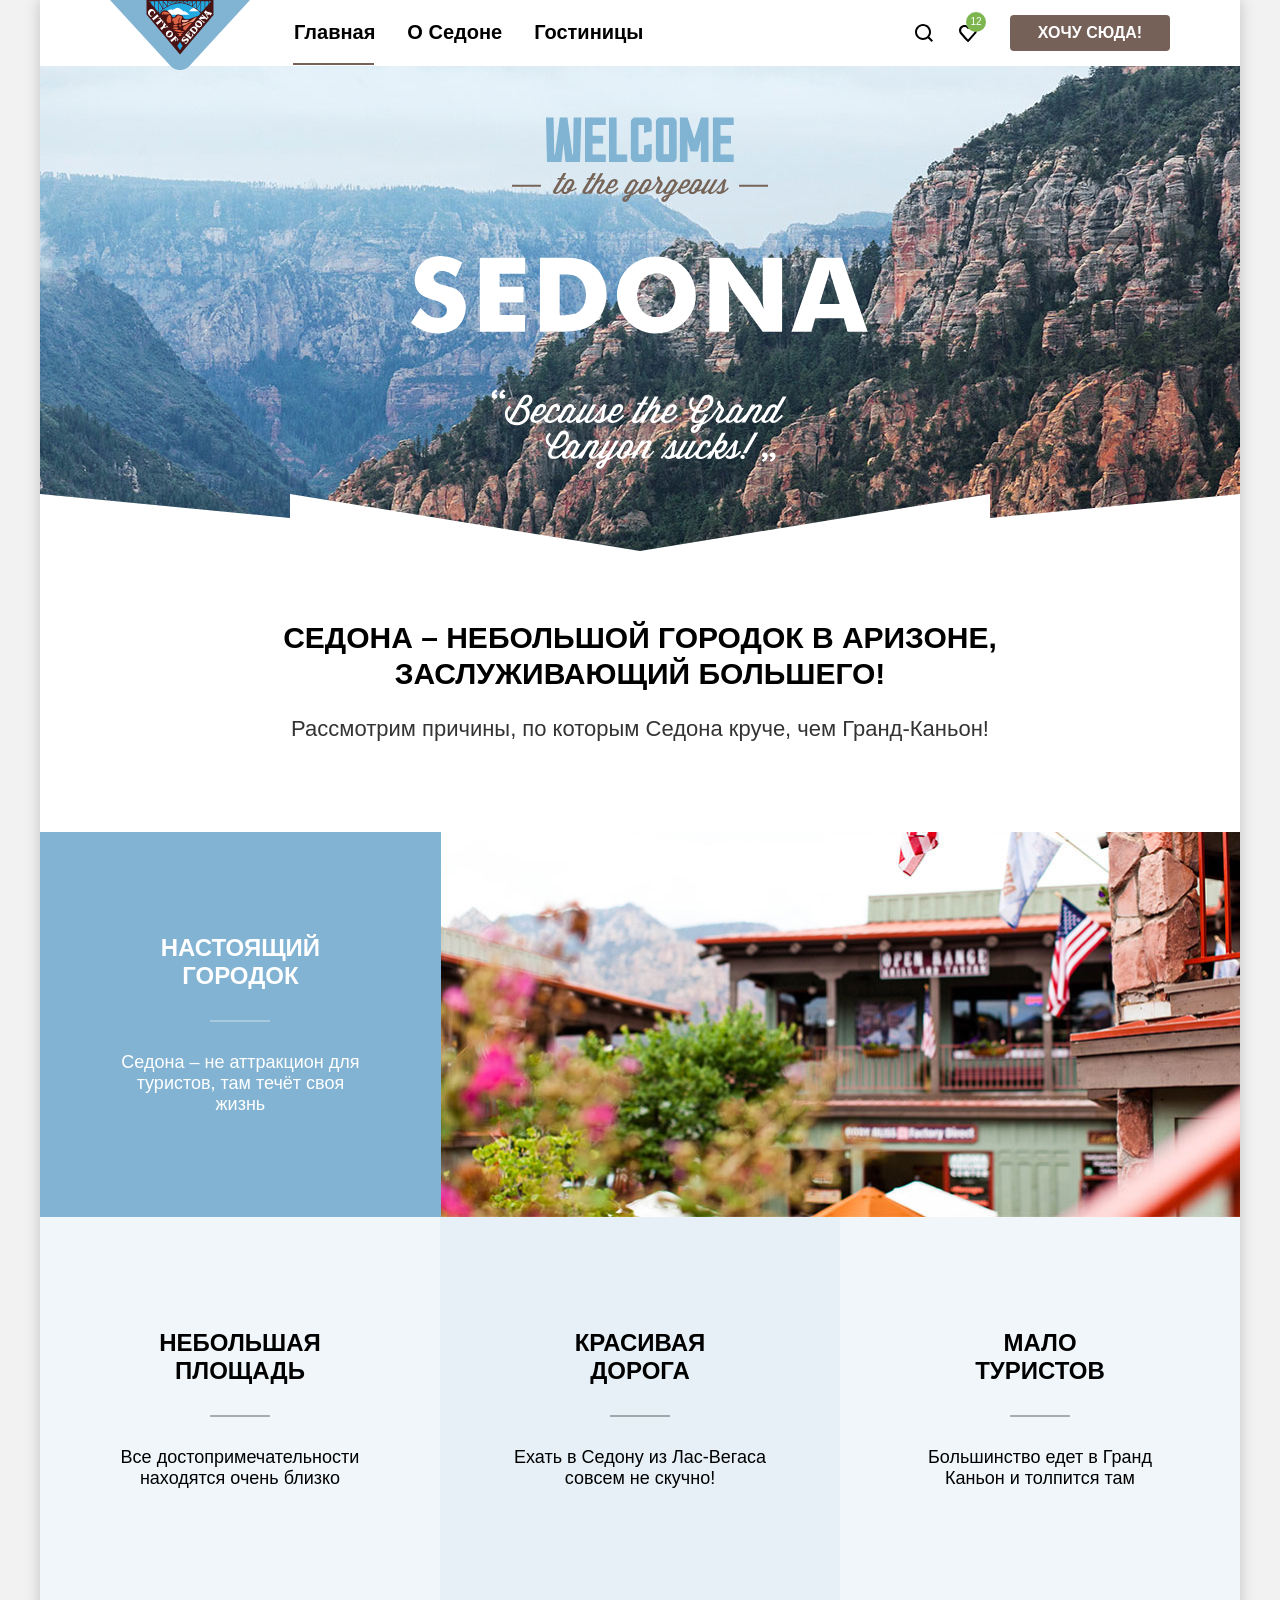
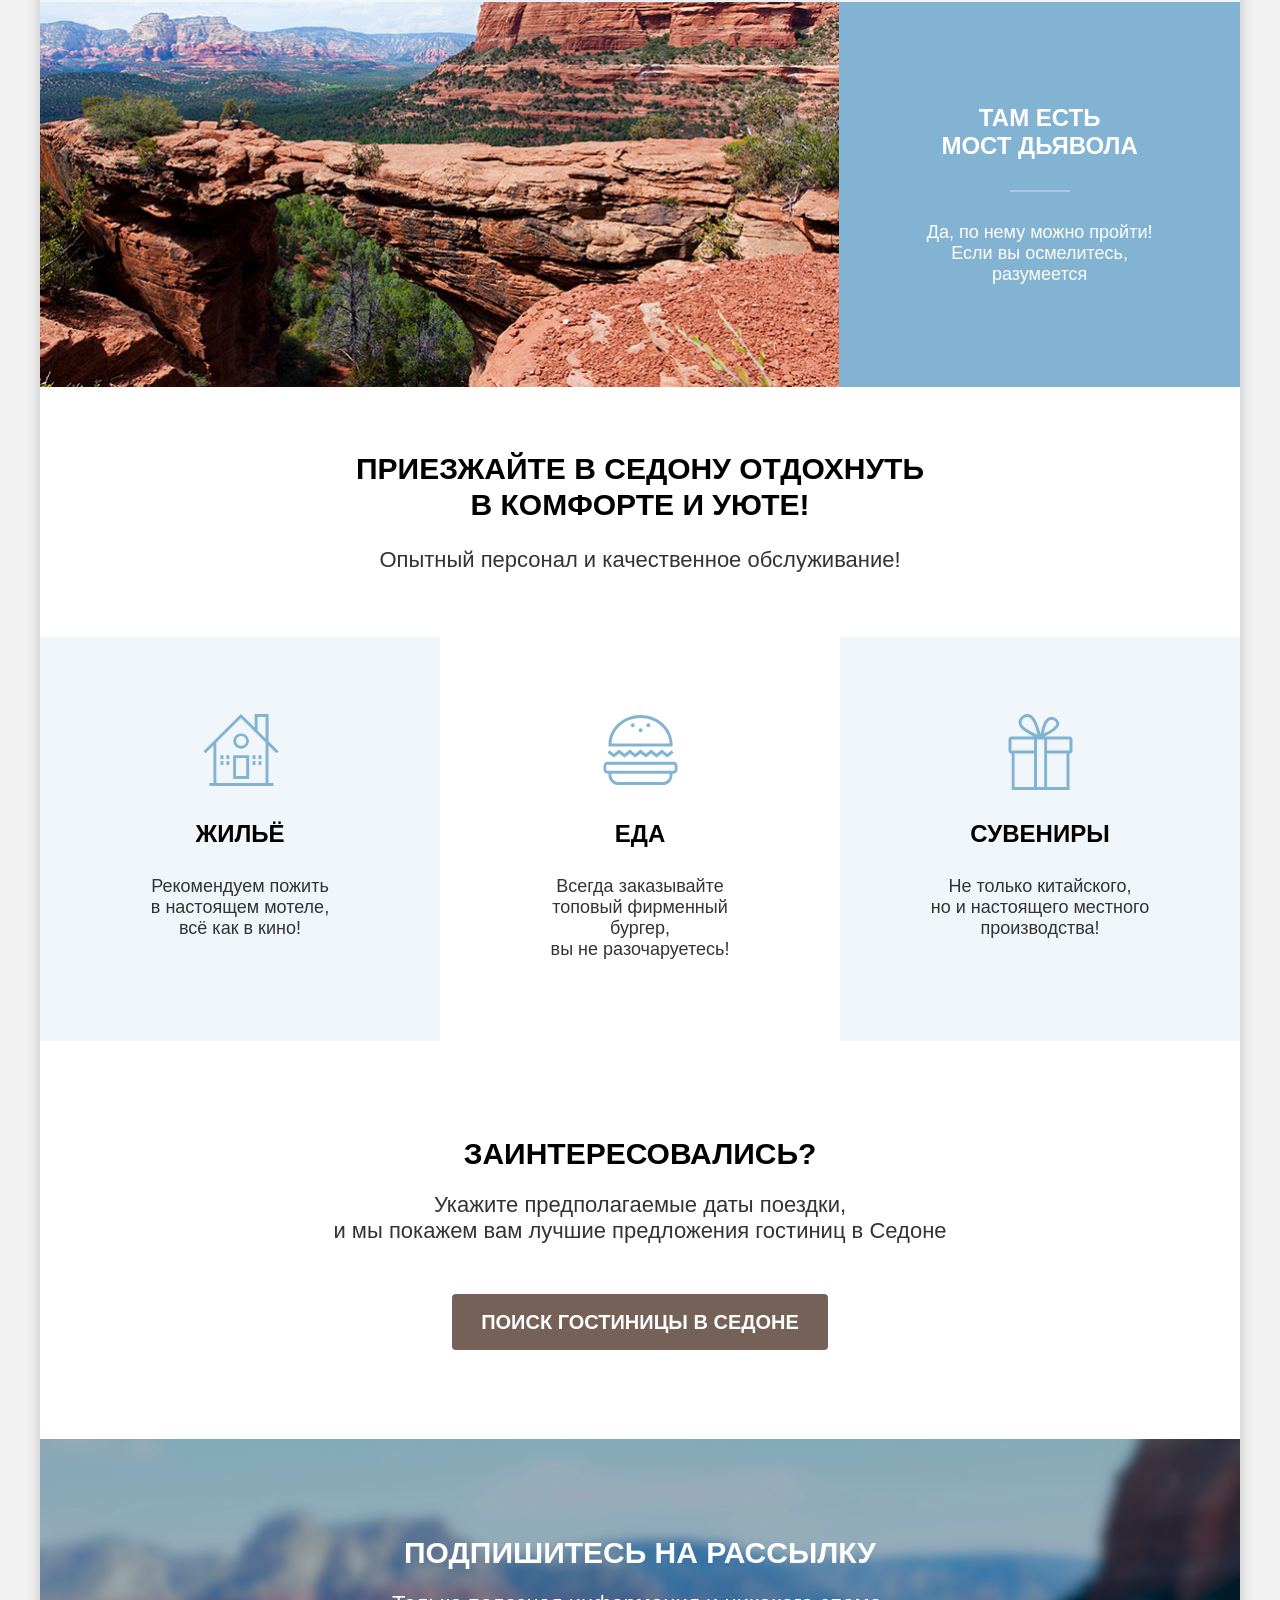
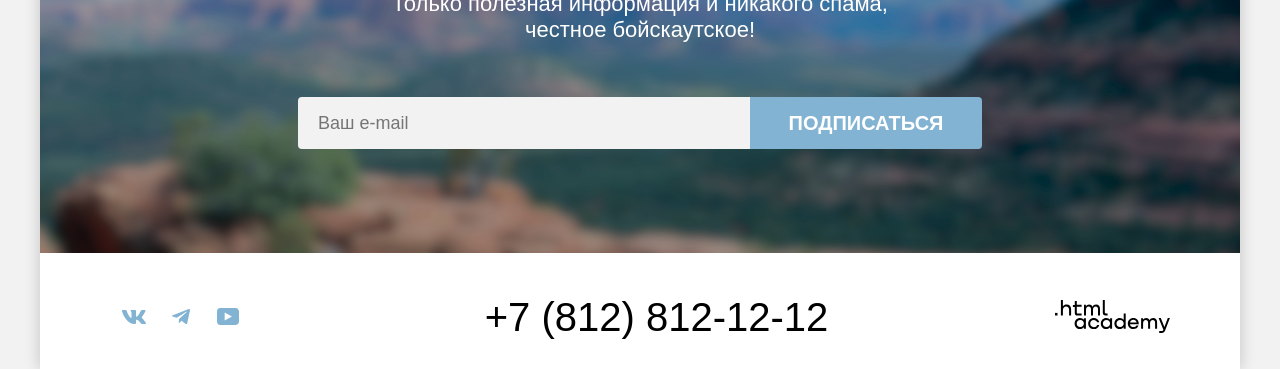
==== commit cc714363: "Merge pull request #3 from Anna-Irbis/master" ====
--- a/index.html
+++ b/index.html
@@ -92,7 +92,7 @@
             <h3>Мало <br>туристов</h3>
             <p>Большинство едет в Гранд <br>Каньон и толпится там</p>
           </li>
-          <li class="advantages-item advantages-item-full">
+          <li class="advantages-item advantages-item-full invert">
             <div class="advantages-item-wrapper">
               <h3>Там есть <br>мост дьявола</h3>
               <p>Да, по нему можно пройти! <br>Если вы осмелитесь, <br>разумеется</p>
@@ -131,7 +131,7 @@
         <h2 class="search-title">Заинтересовались?</h2>
         <p class="search-desc">Укажите предполагаемые даты поездки, <br>и мы покажем вам лучшие предложения гостиниц в
           Седоне</p>
-        <a class="search-button" href="#">Поиск гостиницы в Седоне</a>
+        <button class="search-button" href="#">Поиск гостиницы в Седоне</button>
       </section>
       <!--Рассылка-->
       <section class="subscribe">
--- a/styles/styles.css
+++ b/styles/styles.css
@@ -92,7 +92,7 @@
 
 .navigation-link:focus,
 .navigation-link-current:focus {
-    color:  #000;
+    color:  #000000;
 }
 
 .navigation-link:active,
@@ -140,7 +140,7 @@
 }
 
 .navigation-user-link-search:focus {
-  color: #000;
+  color: #000000;
 }
 
 .navigation-user-link-search:active {
@@ -154,7 +154,7 @@
 }
 
 .navigation-user-link-favorite:focus {
-  color: #000;
+  color: #000000;
 }
 
 .navigation-user-link-favorite:active {
@@ -235,7 +235,7 @@
 }
 
 .header-button {
-  color: #fff;
+  color: #ffffff;
   background-color: #756157;
   font-size: 16px;
   font-style: normal;
@@ -269,7 +269,7 @@
 }
 
 .header-button:disabled {
-  background-color: #E5E5E5;
+  background-color: #e5e5e5;
 }
 
 .navigation-user {
@@ -283,8 +283,8 @@
 /* Приветственный блок */
 
 .hero {
-  color: #fff;
-  background-color: #82b3d3;
+  color: #ffffff;
+  background-color: #05385a;
   background-image: url("../images/divider.svg"), url("../images/substrate-hero.jpg");
   background-size: auto, cover;
   background-repeat: no-repeat, no-repeat;
@@ -332,7 +332,7 @@
 
 .slogan,
 .invitation {
-  color: #000000;
+  color: #333333;
   background-color: #ffffff;
   text-align: center;
   font-family: "PT Sans", sans-serif;
@@ -358,7 +358,7 @@
 }
 
 .advantages-item h3 {
-  color: #fff;
+  color: #ffffff;
   font-weight: 700;
   font-size: 24px;
   line-height: 28px;
@@ -382,7 +382,7 @@
 
 .advantages-item p {
   margin: 0;
-  color: #fff;
+  color: #ffffff;
   font-family: "PT Sans", sans-serif;
   font-weight: 400;
   font-size: 18px;
@@ -393,7 +393,7 @@
 
 .advantages-item-light-blue h3,
 .advantages-item-blue h3 {
-  color: #000;
+  color: #000000;
   font-weight: 700;
   font-size: 24px;
   line-height: 28px;
@@ -419,7 +419,7 @@
 .advantages-item-light-blue p,
 .advantages-item-blue p {
   margin: 0;
-  color: #000;
+  color: #000000;
   font-family: "PT Sans", sans-serif;
   font-weight: 400;
   font-size: 18px;
@@ -455,7 +455,7 @@
   flex-direction: row;
 }
 
-.advantages-item-full:last-of-type .advantages-img {
+.invert .advantages-img {
   order: -1;
 }
 
@@ -507,7 +507,7 @@
   min-height: 385px;
   background-color: #ffffff;
   background-position-x: center;
-  background-position-y: 81px;
+  background-position-y: 77px;
   background-repeat: no-repeat;
   text-align: center;
   padding: 183px 85px 81px;
@@ -538,7 +538,7 @@
 }
 
 .infrastructure-desc {
-  color: #333;
+  color: #333333;
   font-size: 18px;
   font-style: normal;
   line-height: 21px;
@@ -575,7 +575,7 @@
 }
 
 .search-desc {
-  color: #000000;
+  color: #333333;
   font-size: 22px;
   font-style: normal;
   font-family: "PT Sans", sans-serif;
@@ -588,7 +588,7 @@
 }
 
 .search-button {
-  color: #fff;
+  color: #ffffff;
   background-color: #756157;
   font-size: 20px;
   font-style: normal;
@@ -606,7 +606,7 @@
   padding: 8px;
   justify-content: center;
   border-radius: 4px 4px 4px 4px;
-  user-select: none;
+  border-color: transparent;
 }
 
 .search-button:hover {
@@ -622,7 +622,7 @@
 }
 
 .search-button:disabled {
-  background-color: #E5E5E5;
+  background-color: #e5e5e5;
 }
 
 /* Рассылка */
@@ -641,11 +641,11 @@
   padding-bottom: 104px;
   padding-left: 258px;
   padding-right: 258px;
-  margin-top: -1px;
+  margin-top: -7px;
 }
 
 .subscribe-title {
-  color: #fff;
+  color: #ffffff;
   font-size: 30px;
   font-style: normal;
   font-family: "PT Sans", sans-serif;
@@ -656,7 +656,7 @@
 }
 
 .subscribe-desc {
-  color: #fff;
+  color: #ffffff;
   font-size: 22px;
   font-style: normal;
   font-family: "PT Sans", sans-serif;
@@ -681,7 +681,7 @@
 .subscribe-field {
   padding: 14px 20px;
   width: 100%;
-  color: #000;
+  color: #000000;
   font-size: 18px;
   font-style: normal;
   font-family: "PT Sans", sans-serif;
@@ -695,8 +695,8 @@
 }
 
 .button-subscribe {
-  color: #fff;
-  background-color: #82B3D3;
+  color: #ffffff;
+  background-color: #82b3d3;
   font-size: 20px;
   font-style: normal;
   font-family: "PT Sans", sans-serif;
@@ -771,7 +771,7 @@
 }
 
 .footer-phone {
-  color: #000;
+  color: #000000;
   font-size: 40px;
   font-style: normal;
   font-family: "PT Sans", sans-serif;
@@ -782,6 +782,7 @@
   text-align: center;
   margin: 0;
   padding-right: 22px;
+  max-width: 500px;
 }
 
 .footer-phone:hover {
@@ -789,7 +790,7 @@
 }
 
 .footer-phone:focus {
-  color: #000;
+  color: #000000;
 }
 
 .footer-phone:active {
@@ -809,7 +810,7 @@
 }
 
 .copyright:focus {
-  color: #000;
+  color: #000000;
 }
 
 .copyright:active {
@@ -829,12 +830,12 @@
 /* Гостиницы Седоны: фильтр */
 
 .catalog-header {
-  color: #FFFFFF;
-  background-color: #82B3D3;
+  color: #ffffff;
+  background-color: #685959;
   background-image: url("../images/substrate-filter.png");
   background-size: cover;
   background-repeat: no-repeat;
-  padding: 35px 70px 70px 70px;
+  padding: 37px 70px 69px 70px;
   margin-bottom: 44px;
 }
 
@@ -851,15 +852,15 @@
   margin: 0;
   padding: 0;
   padding-left: 0;
-  padding-top: 16px;
+  padding-top: 11px;
   position: relative;
   box-sizing: border-box;
   gap: 10px;
-  padding-bottom: 40px;
+  padding-bottom: 39px;
 }
 
 .breadcrumbs-item {
-  color: #fff;
+  color: #ffffff;
   font-size: 16px;
   font-style: normal;
   font-family: "PT Sans", sans-serif;
@@ -883,7 +884,7 @@
 
 .breadcrumbs-link {
   text-decoration: none;
-  color: #fff;
+  color: #ffffff;
 }
 
 /* Инфраструктура, чекбоксы, множественный выбор + Тип жилья, радиокнопки, единственный выбор*/
@@ -898,6 +899,7 @@
   display: grid;
   grid-template-columns: 160px 0.9fr 150px 2fr 288px 1fr 191px;
   min-height: 160px;
+  position: relative;
 }
 
 .catalog-filter-group {
@@ -925,7 +927,7 @@
   left: 0;
   width: 20px;
   height: 20px;
-  background: #FFFFFF;
+  background: #ffffff;
 }
 
 .control-input[type="checkbox"]:checked + .control-mark::before {
@@ -983,7 +985,7 @@
   left: 5px;
   width: 10px;
   height: 10px;
-  background-color: #3F5E72;
+  background-color: #3f5e72;
   border-radius: 50%;
 }
 
@@ -1001,7 +1003,8 @@
   width: 100%;
   max-width: 191px;
   padding-top: 55px;
-  justify-content: flex-end;
+  justify-content: flex-start;
+
 }
 
 .form-container-left {
@@ -1028,7 +1031,7 @@
   left: 0;
   width: 20px;
   height: 20px;
-  background: #FFFFFF;
+  background: #ffffff;
 }
 
 .catalog-filter-item:not(:last-child) {
@@ -1036,7 +1039,7 @@
 }
 
 .control-label {
-  color: #fff;
+  color: #ffffff;
   font-size: 18px;
   font-style: normal;
   font-family: "PT Sans", sans-serif;
@@ -1049,7 +1052,7 @@
 /* Фильтр стоимости: поля для ввода нижней и верхней границы, бегунок */
 
 .catalog-filter-title {
-  color: #fff;
+  color: #ffffff;
   font-size: 20px;
   font-style: normal;
   font-family: "PT Sans", sans-serif;
@@ -1070,11 +1073,11 @@
   content: "";
   height: 4px;
   background-color: rgba(255, 255, 255, 0.3);
-  margin-top: 40px;
+  margin-top: 43px;
 }
 
 .price-range-list {
-  color: #000;
+  color: #000000;
   font-size: 18px;
   font-style: normal;
   font-family: "PT Sans", sans-serif;
@@ -1113,7 +1116,7 @@
   line-height: 24px;
   font-family: inherit;
   color: #000000;
-  background-color: #F2F2F2;
+  background-color: #f2f2f2;
   border: none;
   appearance: textfield;
   margin: 0;
@@ -1168,7 +1171,7 @@
 }
 
 .catalog-filter-submit {
-  color: #fff;
+  color: #ffffff;
   background-color: #82B3D3;
   font-size: 16px;
   font-style: normal;
@@ -1182,7 +1185,7 @@
   border-radius: 4px;
   border: navajowhite;
   margin-bottom: 28px;
-  padding: 8px 8px;
+  padding: 9px 6px;
   display: inline-block;
 }
 
@@ -1204,7 +1207,7 @@
 }
 
 .catalog-filter-reset {
-  color: #fff;
+  color: #ffffff;
   background-color: transparent;
   font-size: 16px;
   font-style: normal;
@@ -1227,7 +1230,7 @@
 
 .catalog-filter-reset:focus {
   background-color: transparent;
-  outline: 3px solid #83B3D3;
+  outline: 3px solid #83b3d3;
 }
 
 .catalog-filter-reset:active {
@@ -1244,15 +1247,15 @@
   height: 4px;
   width: 227px;
   left: 0;
-  background-color: #FFFFFF;
+  background-color: #ffffff;
 }
 
 .value-max {
   bottom: -8px;
   width: 21px;
   height: 22px;
-  color: #fff;
-  border: #FFFFFF;
+  color: #ffffff;
+  border: #ffffff;
   content: "";
   position: absolute;
   border-radius: 5px;
@@ -1266,8 +1269,8 @@
   bottom: 36px;
   width: 21px;
   height: 22px;
-  color: #fff;
-  border: #FFFFFF;
+  color: #ffffff;
+  border: #ffffff;
   content: "";
   position: absolute;
   border-radius: 5px;
@@ -1282,21 +1285,22 @@
 .catalog-search-title {
   padding: 0;
   margin: 0;
-  min-width: 538px;
+  max-width: 400px;
   font-size: 30px;
   line-height: 36px;
   text-transform: uppercase;
-  padding-right: 40px;
+  padding: 8px 1px;
 }
 
 .catalog {
-  color: #000;
+  color: #000000;
   font-size: 30px;
   font-style: normal;
   font-family: "PT Sans", sans-serif;
   font-weight: 700;
   line-height: 36px;
-  text-transform: uppercase
+  text-transform: uppercase;
+  padding-top: 4px;
 }
 
 .catalog-result {
@@ -1305,14 +1309,15 @@
   padding-top: 50px;
   margin-bottom: 40px;
   padding: 0 70px;
-  align-items: center;
+  align-items: flex-start;
+  margin-bottom: 35px;
 }
 
 .select-wrapper {
   position: relative;
   display: flex;
   align-items: center;
-  margin-right: auto;
+  margin-left: auto;
 }
 
 .select-control {
@@ -1330,11 +1335,11 @@
   background-position: right 16px center;
   background-image: url("../images/icons/icon-dropdown.svg");
   min-width: 300px;
-  border: 2px solid #E5E5E5;
+  border: 2px solid #e5e5e5;
   background-color: transparent;
   border-radius: 4px;
   min-height: 50px;
-  padding-left: 20px;
+  padding-left: 15px;
   min-width: 290px;
 }
 
@@ -1351,7 +1356,7 @@
 }
 
 .select-control-text {
-  color: #333;
+  color: #333333;
   font-size: 18px;
   font-style: normal;
   font-family: "PT Sans", sans-serif;
@@ -1369,6 +1374,8 @@
   padding: 0;
   list-style-type: none;
   gap: 8px;
+  max-width: 240px;
+  padding-left: 70px;
 }
 
 .buttons-view-tile {
@@ -1396,19 +1403,19 @@
 }
 
 .buttons-view-tile-current {
-  border: 2px solid #000;
+  border: 2px solid #000000;
 }
 
 .buttons-view-tile:hover,
 .buttons-view-card:hover,
 .buttons-view-list:hover {
-  border: 2px solid #000;
+  border: 2px solid #000000;
 }
 
 .buttons-view-tile:active,
 .buttons-view-card:active,
 .buttons-view-list:active {
-  border: 2px solid #000;
+  border: 2px solid #000000;
 }
 
 .buttons-view-tile:focus,
@@ -1431,7 +1438,7 @@
 }
 
 .product-card-link {
-  color: #000;
+  color: #000000;
   font-size: 24px;
   font-style: normal;
   font-family: "PT Sans", sans-serif;
@@ -1452,11 +1459,12 @@
 .product-cards {
   display: grid;
   column-gap: 20px;
-  row-gap: 20px;
+  row-gap: 16px;
   grid-template-columns: repeat(2, 1fr);
   grid-template-rows: auto 36px 36px;
-  padding: 16px;
+  padding: 19px 18px 21px 18px;
   border: 1px solid #e6e6e6;
+  border-radius: 4px;
 }
 
 .product-cards-wrapper {
@@ -1468,7 +1476,7 @@
 }
 
 .product-card-type {
-  color: #333;
+  color: #333333;
   font-size: 18px;
   font-style: normal;
   font-family: "PT Sans", sans-serif;
@@ -1480,7 +1488,7 @@
 }
 
 .product-card-cost {
-  color: #333;
+  color: #333333;
   font-size: 18px;
   font-style: normal;
   font-family: "PT Sans", sans-serif;
@@ -1493,7 +1501,7 @@
 }
 
 .product-card-button-about {
-  color: #fff;
+  color: #ffffff;
   background-color: #756157;
   font-size: 16px;
   font-style: normal;
@@ -1507,10 +1515,6 @@
   text-align: center;
   border-radius: 4px;
   text-decoration: none;
-  margin-top: -4px;
-  margin-left: 1px;
-  margin-right: 1px;
-  margin-bottom: 6px;
 }
 
 .product-card-button-about:hover {
@@ -1526,12 +1530,12 @@
 }
 
 .product-card-button-about:disabled {
-  background-color: #E5E5E5;
+  background-color: #e5e5e5;
 }
 
 .add-button-favorite {
-  color: #fff;
-  background-color: #82B3D3;
+  color: #ffffff;
+  background-color: #82b3d3;
   font-size: 16px;
   font-style: normal;
   font-family: "PT Sans", sans-serif;
@@ -1540,15 +1544,12 @@
   letter-spacing: 0;
   text-transform: uppercase;
   display: inline-block;
-  padding: 7px;
+  padding: 4px;
   text-align: center;
   align-items: center;
   border-radius: 4px;
   text-decoration: none;
-  margin-top: -4px;
-  margin-left: 1px;
-  margin-right: 1px;
-  margin-bottom: 6px;
+  border: transparent;
 }
 
 
@@ -1570,7 +1571,7 @@
 }
 
 .added-button-favorite {
-  color: #fff;
+  color: #ffffff;
   background-color: #7db54f;
   font-size: 16px;
   font-style: normal;
@@ -1580,15 +1581,12 @@
   letter-spacing: 0;
   text-transform: uppercase;
   display: inline-block;
-  padding: 8px;
+  padding: 4px;
   text-align: center;
   align-items: center;
   border-radius: 4px;
   text-decoration: none;
-  margin-top: -4px;
-  margin-left: 1px;
-  margin-right: 1px;
-  margin-bottom: 6px;
+  border: transparent;
 }
 
 .added-button-favorite:hover {
@@ -1608,17 +1606,14 @@
   background-color: #e5e5e5;
 }
 
-
-
 .icon-star {
   width: 100%;
   overflow: hidden;
 }
 
-
 .product-card-reiting {
-  color: #333;
-  background-color: #F2F2F2;
+  color: #333333;
+  background-color: #f2f2f2;
   font-size: 16px;
   font-style: normal;
   font-family: "PT Sans", sans-serif;
@@ -1628,19 +1623,21 @@
   width: 140px;
   border-radius: 4px 4px 4px 4px;
   margin: 0;
-  padding: 0 3px;
-  text-align: center;
-  margin-bottom: 10px;
+  text-align: center;
+  margin-bottom: 0;
   margin-top: 0;
+  align-self: center;
+  padding: 7px 4px;
 }
 
 .product-stars {
   margin: 0;
   text-align: center;
+  align-self: center;
 }
 
 .product-stars-four {
-  background-image: url(../images/icons/icon-star.svg);
+  background-image: url("../images/icons/icon-star.svg");
   background-repeat: space;
   background-position-y: center;
   width: 89px;
@@ -1649,7 +1646,7 @@
 }
 
 .product-stars-three {
-  background-image: url(../images/icons/icon-star.svg);
+  background-image: url("../images/icons/icon-star.svg");
   background-repeat: space;
   background-position-y: center;
   width: 66px;
@@ -1658,7 +1655,7 @@
 }
 
 .product-stars-two {
-  background-image: url(../images/icons/icon-star.svg);
+  background-image: url("../images/icons/icon-star.svg");
   background-repeat: space;
   background-position-y: center;
   width: 42px;
@@ -1670,13 +1667,13 @@
 
 .pagination {
   margin: 0;
-  padding: 0;
+  padding: 6px;
   list-style: none;
   display: flex;
   flex-wrap: wrap;
   padding-left: 70px;
   gap: 8px;
-  margin-bottom: 60px;
+  margin-bottom: 65px;
 }
 
 .pagination-link:hover {
@@ -1715,10 +1712,10 @@
 /* Рассылка catalog*/
 
 .subscribe-catalog {
-  padding-top: 97px;
+  padding-top: 92px;
   color: #000000;
   background-image: none;
-  background-color: #FFFFFF;
+  background-color: #ffffff;
 }
 
 .subscribe-title-catalog {
@@ -1732,12 +1729,12 @@
 .pagination-link {
   display: block;
   box-sizing: border-box;
-  width: 60px;
+  min-width: 60px;
   min-height: 60px;
   padding: 11px 12px;
   font-size: 20px;
   line-height: 36px;
-  color: #FFFFFF;
+  color: #ffffff;
   background-color: #82B3D3;
   text-decoration: none;
   text-align: center;
@@ -1746,8 +1743,8 @@
 }
 
 .pagination-points {
-  color: #000;
-  background-color: #fff;
+  color: #000000;
+  background-color: #ffffff;
   font-size: 22px;
   font-style: normal;
   font-family: "PT Sans", sans-serif;
@@ -1759,7 +1756,7 @@
 
 .pagination-current {
   color: #000000;
-  background-color: #F2F2F2;
+  background-color: #f2f2f2;
   pointer-events: none;
 }
 
@@ -1785,7 +1782,7 @@
   position: relative;
   margin: auto;
   padding: 64px 70px;
-  background: #FFFFFF;
+  background: #ffffff;
   box-shadow: 0 25px 50px rgba(0, 0, 0, 0.15);
   border-radius: 30px;
 }
@@ -1868,7 +1865,7 @@
   font-size: 18px;
   line-height: 24px;
   color: #000000;
-  background-color: #F2F2F2;
+  background-color: #f2f2f2;
   border: 2px solid transparent;
   border-radius: 4px;
   background-image: url("../images/calendar.svg");
@@ -1881,11 +1878,11 @@
 }
 
 .modal-form-field:hover {
-  background-color: #E6E6E6;
+  background-color: #e6e6e6;
 }
 
 .modal-form-field:focus {
-  outline: 3px solid #83B3D3;
+  outline: 3px solid #83b3d3;
 }
 
 .modal-form-field:active {
@@ -1905,7 +1902,7 @@
 }
 
 .modal-text-error {
-  color: #FF5757;
+  color: #ff5757;
 }
 
 .modal-form-quantity {
@@ -1928,7 +1925,7 @@
   font-size: 18px;
   line-height: 28px;
   color: #000000;
-  background-color: #F2F2F2;
+  background-color: #f2f2f2;
   border: none;
   font-family: inherit;
   text-align: center;
@@ -1941,7 +1938,7 @@
   justify-content: center;
   align-items: center;
   border: none;
-  background-color: #F2F2F2;
+  background-color: #f2f2f2;
   outline: none;
   cursor: pointer;
 }
@@ -1957,7 +1954,7 @@
 
 .modal-form-field-button:focus-visible .modal-form-field-icon {
   border-radius: 4px;
-  outline: 3px solid #82B3D3;
+  outline: 3px solid #82b3d3;
 }
 
 .modal-form-field-button:active .modal-form-field-icon{
@@ -2002,8 +1999,8 @@
   margin: 0;
   width: 26px;
   height: 26px;
-  color: #FFFFFF;
-  background-color: #83B3D3;
+  color: #ffffff;
+  background-color: #83b3d3;
   border-radius: 50%;
   align-items: center;
   border: none;
@@ -2034,7 +2031,7 @@
   font-size: 16px;
   line-height: 20px;
   border-radius: 10px;
-  color: #FFFFFF;
+  color: #ffffff;
   background-color: #333333;
   box-shadow: 0 15px 30px rgba(0, 0, 0, 0.3);
   transform: translateX(-50%);
@@ -2057,6 +2054,11 @@
 }
 
 .modal-form-search {
+  font-style: normal;
+  font-family: "PT Sans", sans-serif;
+  font-weight: 700;
+  text-transform: uppercase;
+  margin: 0;
   grid-column: 1 / -1;
   margin-top: 48px;
   padding-top: 18px;
@@ -2064,13 +2066,18 @@
   font-size: 20px;
   line-height: 24px;
   word-wrap: break-word;
-  color: #FFFFFF;
-  background-color: #83B3D3;
+  color: #ffffff;
+  background-color: #83b3d3;
   border-radius: 10px;
   border: none;
 }
 
 .modal-form-search:hover,
 .modal-form-search:focus {
-  background-color: #68A2CA;
-}
+  background-color: #68a2cA;
+}
+
+.modal-form-search:active {
+  color: rgba(255, 250, 255, 0.3);
+  background-color: #68a2cA;
+}
